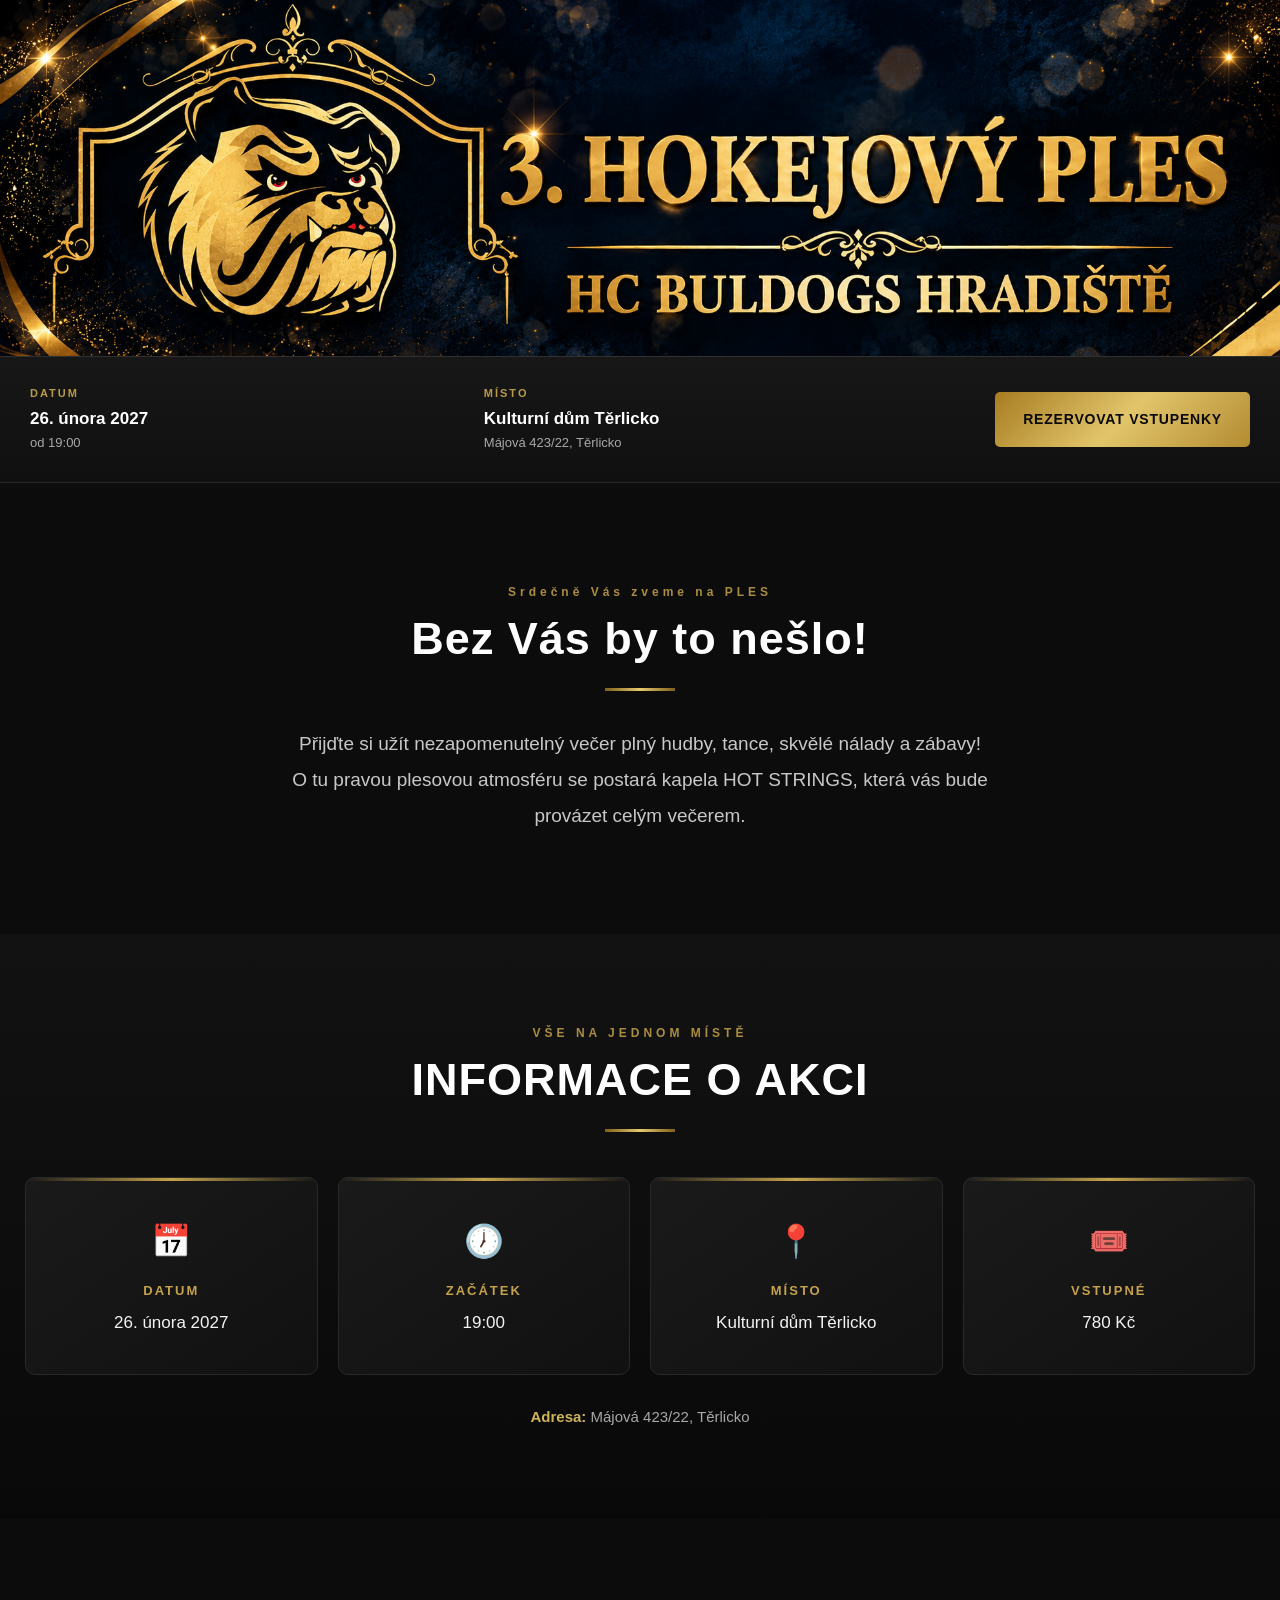
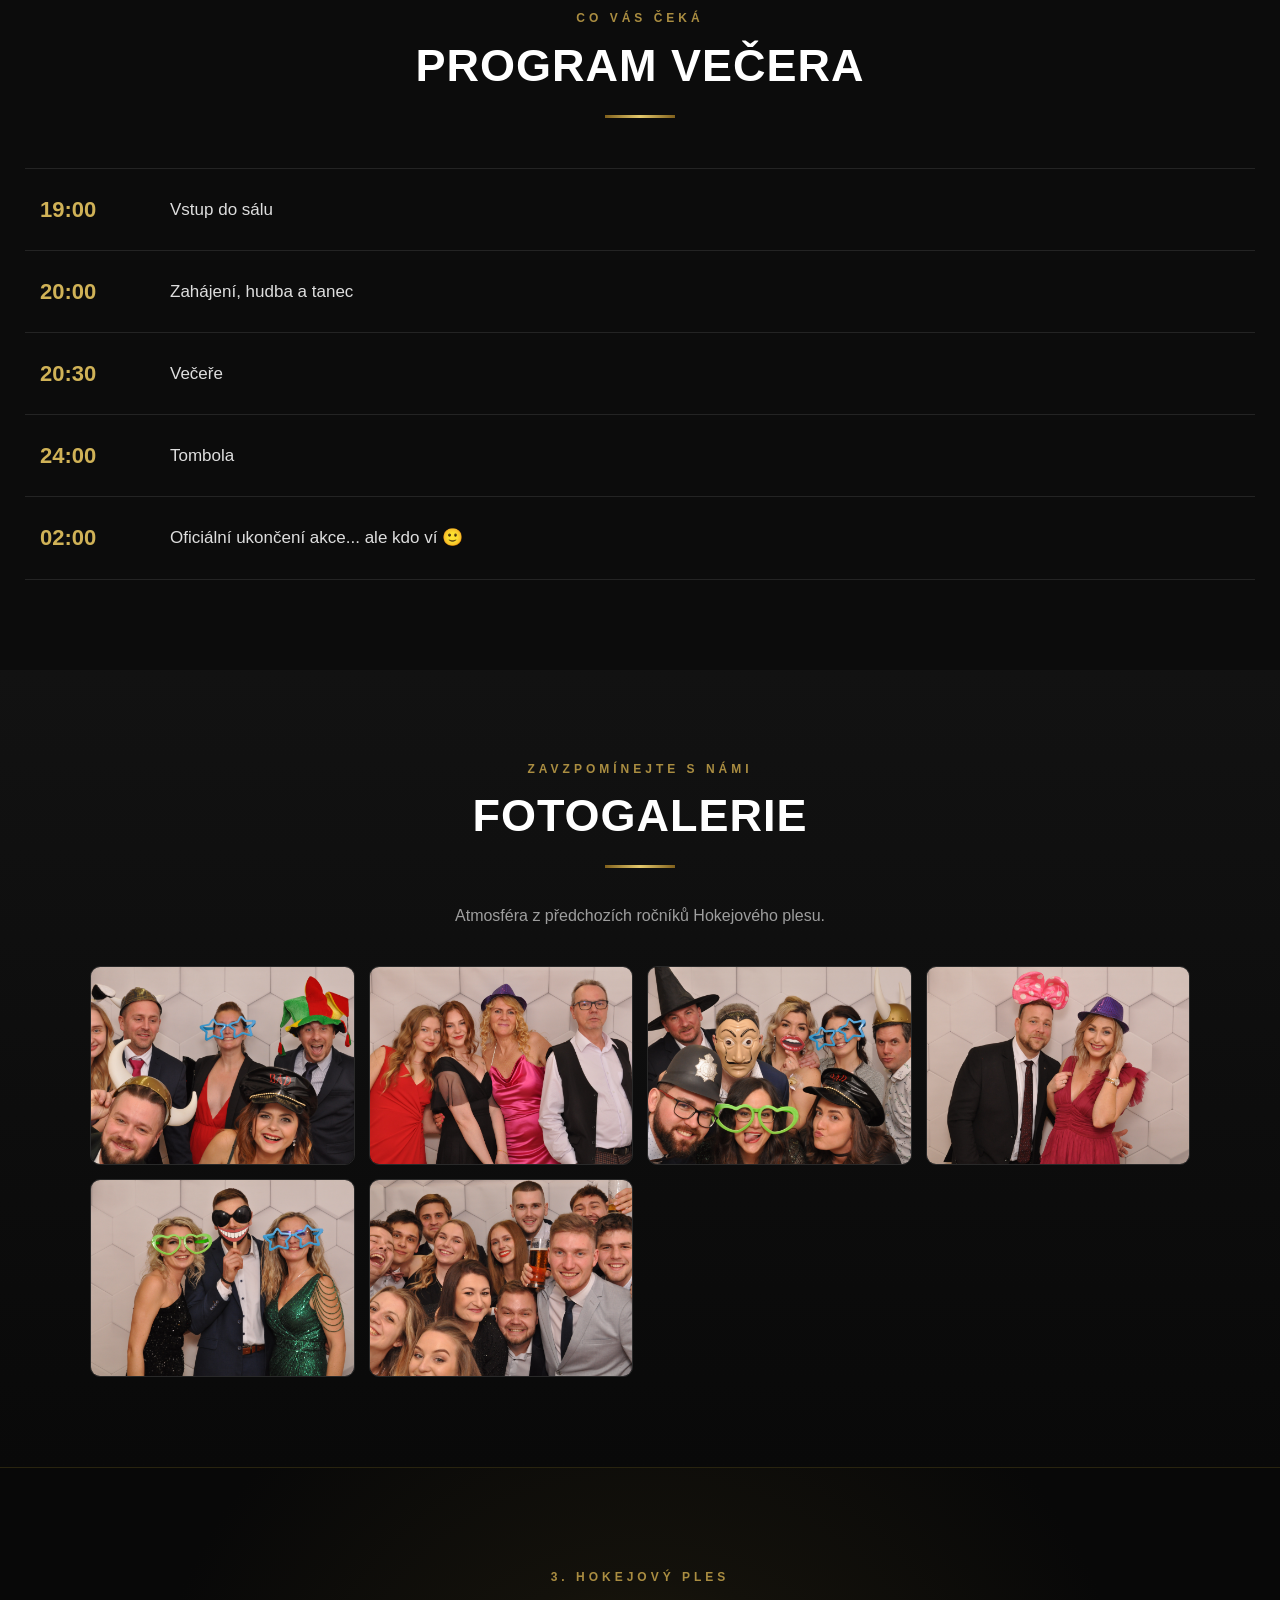
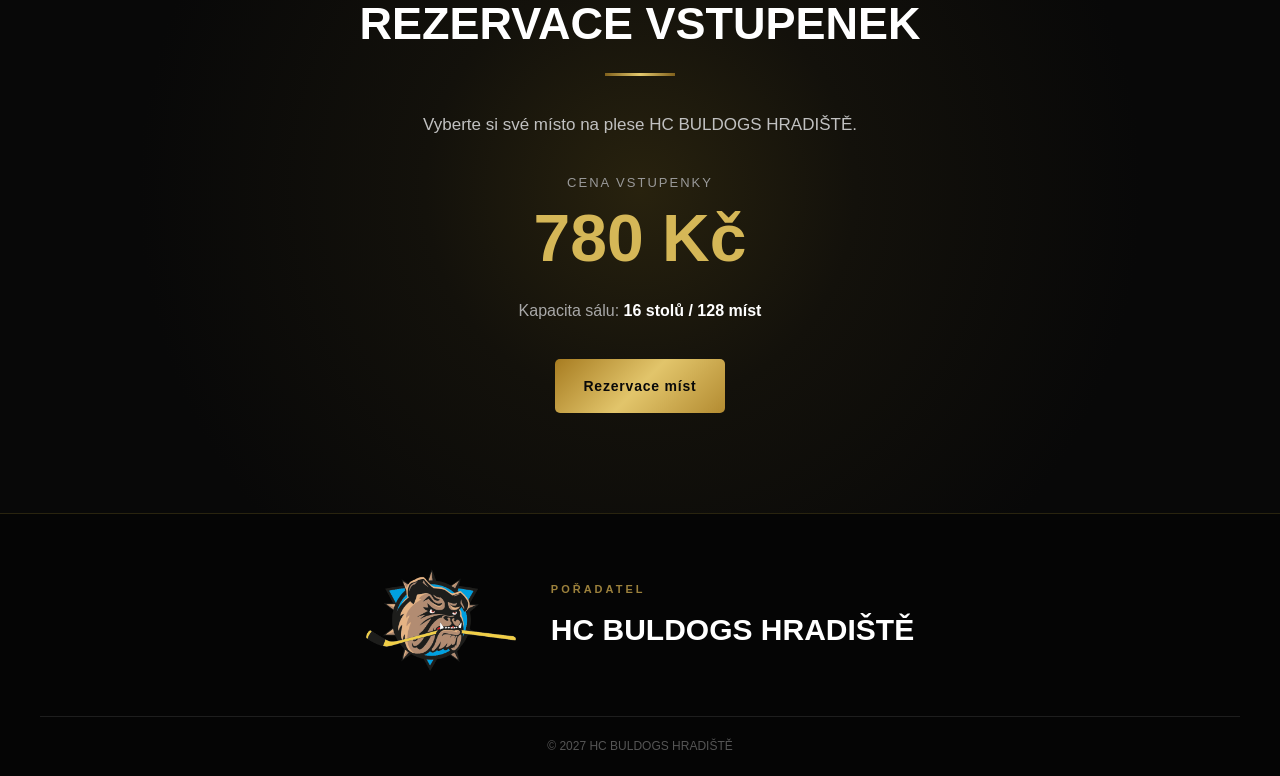
==== index.html @ 4b872d9f "Update index.html" ====
<!DOCTYPE html>
<html lang="cs">

<head>

    <meta charset="UTF-8">

    <meta name="viewport" content="width=device-width, initial-scale=1.0">

    <title>3. Hokejový ples | HC BULDOGS HRADIŠTĚ</title>

    <meta
        name="description"
        content="3. Hokejový ples HC BULDOGS HRADIŠTĚ – 26. února 2027 od 19:00, Kulturní dům Těrlicko."
    >

    <!-- NÁHLED ODKAZU PRO WHATSAPP / FACEBOOK -->
    <meta property="og:type" content="website">

    <meta
        property="og:title"
        content="3. Hokejový ples | HC BULDOGS HRADIŠTĚ"
    >

    <meta
        property="og:description"
        content="26. února 2027 od 19:00 • Kulturní dům Těrlicko • vstupné 780 Kč"
    >

    <meta
        property="og:url"
        content="https://ples-hc-buldogs-hradiste.vercel.app/"
    >

    <meta
        property="og:image"
        content="https://ples-hc-buldogs-hradiste.vercel.app/hero.png"
    >

    <meta property="og:locale" content="cs_CZ">

    <link rel="stylesheet" href="style.css">


    <!-- ==================================================
         ÚPRAVA GALERIE
         TOTO PŘEPÍŠE POUZE VELIKOST FOTEK
    ================================================== -->

    <style>

        .gallery {
            display: grid !important;
            grid-template-columns: repeat(4, 1fr) !important;
            gap: 14px !important;
            max-width: 1100px;
            margin: 30px auto 0;
        }

        .gallery-item {
            width: 100% !important;
            overflow: hidden;
            border-radius: 10px;
            aspect-ratio: 4 / 3;
        }

        .gallery-item img {
            width: 100% !important;
            height: 100% !important;
            object-fit: cover !important;
            display: block;
            cursor: pointer;
            transition: transform 0.3s ease;
        }

        .gallery-item img:hover {
            transform: scale(1.06);
        }


        /* TABLET */

        @media (max-width: 900px) {

            .gallery {
                grid-template-columns: repeat(3, 1fr) !important;
            }

        }


        /* MOBIL */

        @media (max-width: 600px) {

            .gallery {
                grid-template-columns: repeat(2, 1fr) !important;
                gap: 8px !important;
            }

        }

    </style>

</head>


<body>


<!-- ==================================================
     HERO
     obrázek je celý viditelný a není oříznutý
================================================== -->

<header class="hero">

    <img
        src="hero.png"
        alt="3. Hokejový ples HC BULDOGS HRADIŠTĚ"
        class="hero-image"
    >

</header>



<!-- ==================================================
     HLAVNÍ INFORMACE
================================================== -->

<section class="event-bar">

    <div class="event-info">

        <div class="event-box">

            <div>

                <span class="event-label">
                    DATUM
                </span>

                <strong>
                    26. února 2027
                </strong>

                <small>
                    od 19:00
                </small>

            </div>

        </div>



        <div class="event-box">

            <div>

                <span class="event-label">
                    MÍSTO
                </span>

                <strong>
                    Kulturní dům Těrlicko
                </strong>

                <small>
                    Májová 423/22, Těrlicko
                </small>

            </div>

        </div>



        <div class="event-button">

            <a
                href="#rezervace"
                class="btn"
            >
                REZERVOVAT VSTUPENKY
            </a>

        </div>

    </div>

</section>



<!-- ==================================================
     O PLESE
================================================== -->

<section class="section about">

    <div class="section-inner">

        <p class="section-small-title">
            Srdečně Vás zveme na PLES
        </p>

        <h1 class="section-title">
            Bez Vás by to nešlo!
        </h1>

        <div class="gold-line"></div>

        <p class="about-text">
    Přijďte si užít nezapomenutelný večer plný hudby, tance, skvělé nálady a zábavy!<br>
    O tu pravou plesovou atmosféru se postará kapela HOT STRINGS, která vás bude provázet celým večerem.
</p>

    </div>

</section>



<!-- ==================================================
     INFORMACE O AKCI
================================================== -->

<section class="section section-dark">

    <div class="section-inner">

        <p class="section-small-title">
            VŠE NA JEDNOM MÍSTĚ
        </p>

        <h2 class="section-title">
            INFORMACE O AKCI
        </h2>

        <div class="gold-line"></div>


        <div class="info-grid">


            <div class="info-card">

                <div class="info-icon">
                    📅
                </div>

                <h3>
                    Datum
                </h3>

                <p>
                    26. února 2027
                </p>

            </div>



            <div class="info-card">

                <div class="info-icon">
                    🕖
                </div>

                <h3>
                    Začátek
                </h3>

                <p>
                    19:00
                </p>

            </div>



            <div class="info-card">

                <div class="info-icon">
                    📍
                </div>

                <h3>
                    Místo
                </h3>

                <p>
                    Kulturní dům Těrlicko
                </p>

            </div>



            <div class="info-card">

                <div class="info-icon">
                    🎟️
                </div>

                <h3>
                    Vstupné
                </h3>

                <p>
                    780 Kč
                </p>

            </div>


        </div>


        <div class="address">

            <strong>
                Adresa:
            </strong>

            Májová 423/22, Těrlicko

        </div>

    </div>

</section>



<!-- ==================================================
     PROGRAM
================================================== -->

<section class="section">

    <div class="section-inner">

        <p class="section-small-title">
            CO VÁS ČEKÁ
        </p>

        <h2 class="section-title">
            PROGRAM VEČERA
        </h2>

        <div class="gold-line"></div>


        <div class="program">


            <div class="program-row">

                <div class="program-time">
                    19:00
                </div>

                <div class="program-description">
                    Vstup do sálu
                </div>

            </div>



            <div class="program-row">

                <div class="program-time">
                    20:00
                </div>

                <div class="program-description">
                    Zahájení, hudba a tanec
                </div>

            </div>


<div class="program-row">

                <div class="program-time">
                    20:30
                </div>

                <div class="program-description">
                    Večeře
                </div>

            </div>


            
            <div class="program-row">

                <div class="program-time">
                    24:00
                </div>

                <div class="program-description">
                    Tombola
                </div>

            </div>



            <div class="program-row">

                <div class="program-time">
                    02:00
                </div>

                <div class="program-description">
                    Oficiální ukončení akce...
                    ale kdo ví 🙂
                </div>

            </div>


        </div>

    </div>

</section>



<!-- ==================================================
     GALERIE
================================================== -->

<section class="section section-dark">

    <div class="section-inner">

        <p class="section-small-title">
            ZAVZPOMÍNEJTE S NÁMI
        </p>

        <h2 class="section-title">
            FOTOGALERIE
        </h2>

        <div class="gold-line"></div>

        <p class="gallery-description">
            Atmosféra z předchozích ročníků
            Hokejového plesu.
        </p>


        <div class="gallery">


            <div class="gallery-item">

                <img
                    src="0007.JPEG"
                    alt="Hokejový ples HC Buldogs"
                    onclick="openLightbox(this.src)"
                    loading="lazy"
                >

            </div>


            <div class="gallery-item">

                <img
                    src="0019.JPEG"
                    alt="Hokejový ples HC Buldogs"
                    onclick="openLightbox(this.src)"
                    loading="lazy"
                >

            </div>


            <div class="gallery-item">

                <img
                    src="0026.JPEG"
                    alt="Hokejový ples HC Buldogs"
                    onclick="openLightbox(this.src)"
                    loading="lazy"
                >

            </div>


            <div class="gallery-item">

                <img
                    src="0035.JPEG"
                    alt="Hokejový ples HC Buldogs"
                    onclick="openLightbox(this.src)"
                    loading="lazy"
                >

            </div>


            <div class="gallery-item">

                <img
                    src="0054.JPEG"
                    alt="Hokejový ples HC Buldogs"
                    onclick="openLightbox(this.src)"
                    loading="lazy"
                >

            </div>


            <div class="gallery-item">

                <img
                    src="0103.JPEG"
                    alt="Hokejový ples HC Buldogs"
                    onclick="openLightbox(this.src)"
                    loading="lazy"
                >

            </div>


            <!-- ==================================================
                 DALŠÍ FOTKY PŘIDÁVEJ SEM

                 Příklad:

                 <div class="gallery-item">
                     <img
                         src="NAZEV-FOTKY.JPEG"
                         alt="Hokejový ples HC Buldogs"
                         onclick="openLightbox(this.src)"
                         loading="lazy"
                     >
                 </div>

            ================================================== -->


        </div>

    </div>

</section>



<!-- ==================================================
     REZERVACE
================================================== -->

<section
    id="rezervace"
    class="reservation"
>

    <div class="reservation-content">

        <p class="section-small-title">
            3. HOKEJOVÝ PLES
        </p>

        <h2>
            REZERVACE VSTUPENEK
        </h2>

        <div class="gold-line"></div>


        <p class="reservation-text">
            Vyberte si své místo na plese
            HC BULDOGS HRADIŠTĚ.
        </p>


        <div class="price">

            <span>
                Cena vstupenky
            </span>

            <strong>
                780 Kč
            </strong>

        </div>


        <p class="capacity">

            Kapacita sálu:
            <strong>
                16 stolů / 128 míst
            </strong>

        </p>


        <a
    href="rezervace.html"
    class="btn reservation-btn"
>
   Rezervace míst
</a>

    </div>

</section>



<!-- ==================================================
     POŘADATEL
================================================== -->

<footer class="footer">

    <div class="footer-inner">


        <div class="organizer-logo-box">

            <img
                src="logo.PNG"
                alt="Logo HC BULDOGS HRADIŠTĚ"
                class="organizer-logo"
            >

        </div>


        <div class="organizer-text">

            <span>
                POŘADATEL
            </span>

            <h2>
                HC BULDOGS HRADIŠTĚ
            </h2>

        </div>


    </div>


    <div class="footer-bottom">

        © 2027 HC BULDOGS HRADIŠTĚ

    </div>

</footer>



<!-- ==================================================
     ZVĚTŠENÍ FOTOGRAFIE
================================================== -->

<div
    id="lightbox"
    class="lightbox"
    onclick="closeLightbox()"
>

    <button
        class="lightbox-close"
        onclick="closeLightbox()"
        aria-label="Zavřít fotografii"
    >
        ×
    </button>

    <img
        id="lightbox-image"
        src=""
        alt="Zvětšená fotografie"
    >

</div>



<!-- ==================================================
     SCRIPT PRO GALERII
================================================== -->

<script>

    function openLightbox(imageSource) {

        const lightbox =
            document.getElementById("lightbox");

        const image =
            document.getElementById("lightbox-image");

        image.src = imageSource;

        lightbox.classList.add("active");

        document.body.classList.add("no-scroll");
    }


    function closeLightbox() {

        const lightbox =
            document.getElementById("lightbox");

        lightbox.classList.remove("active");

        document.body.classList.remove("no-scroll");
    }


    document.addEventListener(
        "keydown",
        function(event) {

            if (event.key === "Escape") {

                closeLightbox();

            }

        }
    );


    document
        .getElementById("lightbox-image")
        .addEventListener(
            "click",
            function(event) {

                event.stopPropagation();

            }
        );

</script>


</body>

</html>
---- style.css ----
/* =====================================================
   ZÁKLAD
===================================================== */

* {
    margin: 0;
    padding: 0;
    box-sizing: border-box;
}


html {
    scroll-behavior: smooth;
}


body {
    margin: 0;
    padding: 0;

    font-family:
        Arial,
        Helvetica,
        sans-serif;

    background: #080808;

    color: #ffffff;

    line-height: 1.6;

    overflow-x: hidden;
}


body.no-scroll {
    overflow: hidden;
}



/* =====================================================
   HERO
   CELÝ OBRÁZEK BEZ OŘEZÁNÍ
===================================================== */

.hero {
    width: 100%;

    margin: 0;
    padding: 0;

    background: #000000;

    line-height: 0;
}


.hero-image {
    display: block;

    width: 100%;

    height: auto;

    margin: 0;
    padding: 0;
}



/* =====================================================
   DATUM + MÍSTO + TLAČÍTKO
===================================================== */

.event-bar {
    width: 100%;

    background:
        linear-gradient(
            180deg,
            #171717,
            #101010
        );

    border-top:
        1px solid #303030;

    border-bottom:
        1px solid #282828;

    padding:
        28px 30px;
}


.event-info {
    width: 100%;

    max-width: 1200px;

    margin: 0 auto;

    display: flex;

    align-items: center;

    justify-content:
        space-between;

    gap: 35px;
}


.event-box {
    display: flex;

    align-items: center;

    gap: 16px;
}


.event-icon {
    width: 50px;
    height: 50px;

    display: flex;

    align-items: center;

    justify-content: center;

    font-size: 25px;

    background: #202020;

    border:
        1px solid #343434;

    border-radius: 50%;
}


.event-label {
    display: block;

    color: #b89a48;

    font-size: 11px;

    font-weight: bold;

    letter-spacing: 2px;

    margin-bottom: 2px;
}


.event-box strong {
    display: block;

    color: white;

    font-size: 17px;
}


.event-box small {
    display: block;

    color: #a9a9a9;

    margin-top: 1px;

    font-size: 13px;
}



/* =====================================================
   TLAČÍTKA
===================================================== */

.btn {
    display: inline-block;

    padding:
        16px 28px;

    background:
        linear-gradient(
            135deg,
            #a77c21,
            #e2c56b,
            #b38b31
        );

    border: none;

    border-radius: 5px;

    color: #090909;

    font-size: 14px;

    font-weight: 800;

    letter-spacing: 0.8px;

    text-decoration: none;

    cursor: pointer;

    transition:
        transform 0.2s ease,
        box-shadow 0.2s ease;
}


.btn:hover {
    transform:
        translateY(-2px);

    box-shadow:
        0 10px 30px
        rgba(204, 170, 79, 0.25);
}



/* =====================================================
   OBECNÉ SEKCE
===================================================== */

.section {
    width: 100%;

    padding:
        90px 25px;

    background: #0c0c0c;
}


.section-dark {
    background:
        linear-gradient(
            180deg,
            #121212,
            #090909
        );
}


.section-inner {
    width: 100%;

    max-width: 1200px;

    margin:
        0 auto;

    text-align: center;
}


.section-small-title {
    color: #aa8d41;

    font-size: 12px;

    font-weight: 700;

    letter-spacing: 4px;

    margin-bottom: 10px;
}


.section-title {
    color: white;

    font-size:
        clamp(
            29px,
            4vw,
            45px
        );

    font-weight: 800;

    letter-spacing: 1px;

    line-height: 1.2;
}


.gold-line {
    width: 70px;

    height: 3px;

    margin:
        22px auto 35px;

    background:
        linear-gradient(
            90deg,
            #80601c,
            #e4c96d,
            #80601c
        );
}



/* =====================================================
   O PLESE
===================================================== */

.about {
    padding-top: 100px;
    padding-bottom: 100px;
}


.about-text {
    max-width: 760px;

    margin:
        0 auto;

    color: #c8c8c8;

    font-size: 19px;

    line-height: 1.9;
}



/* =====================================================
   INFO KARTY
===================================================== */

.info-grid {
    margin-top: 45px;

    display: grid;

    grid-template-columns:
        repeat(
            4,
            minmax(0, 1fr)
        );

    gap: 20px;
}


.info-card {
    position: relative;

    padding:
        38px 20px;

    background:
        linear-gradient(
            145deg,
            #1a1a1a,
            #111111
        );

    border:
        1px solid #292929;

    border-radius: 10px;

    overflow: hidden;

    transition:
        transform 0.25s ease,
        border-color 0.25s ease;
}


.info-card:hover {
    transform:
        translateY(-5px);

    border-color:
        #806927;
}


.info-card::before {
    content: "";

    position: absolute;

    top: 0;
    left: 0;

    width: 100%;

    height: 3px;

    background:
        linear-gradient(
            90deg,
            transparent,
            #c5a24b,
            transparent
        );
}


.info-icon {
    font-size: 32px;

    margin-bottom: 14px;
}


.info-card h3 {
    color: #c5a24b;

    font-size: 13px;

    text-transform: uppercase;

    letter-spacing: 2px;

    margin-bottom: 7px;
}


.info-card p {
    color: #f3f3f3;

    font-size: 17px;
}


.address {
    margin-top: 30px;

    color: #a7a7a7;

    font-size: 15px;
}


.address strong {
    color: #d0b359;
}



/* =====================================================
   PROGRAM
===================================================== */

.program {
    max-width: 760px;

    margin:
        50px auto 0;
}


.program-row {
    display: grid;

    grid-template-columns:
        130px 1fr;

    align-items: center;

    border-bottom:
        1px solid #242424;

    padding:
        23px 15px;

    text-align: left;

    transition:
        background 0.2s ease;
}


.program-row:first-child {
    border-top:
        1px solid #242424;
}


.program-row:hover {
    background:
        rgba(
            255,
            255,
            255,
            0.025
        );
}


.program-time {
    color: #d0b257;

    font-size: 22px;

    font-weight: 800;
}


.program-description {
    color: #dedede;

    font-size: 17px;
}



/* =====================================================
   GALERIE
===================================================== */

.gallery-description {
    color: #9e9e9e;

    margin-bottom: 38px;

    font-size: 16px;
}


.gallery {
    display: grid;

    grid-template-columns:
        repeat(
            4,
            minmax(0, 1fr)
        );

    gap: 14px;

    width: 100%;
    max-width: 1100px;

    margin: 0 auto;
}


.gallery-item {
    width: 100%;
    min-width: 0;

    height: auto;
    aspect-ratio: 4 / 3;

    overflow: hidden;

    border-radius: 8px;

    background: #191919;

    border:
        1px solid #292929;
}


.gallery-item img {
    display: block;

    width: 100%;
    height: 100%;

    object-fit: cover;

    cursor: pointer;

    transition:
        transform 0.4s ease,
        filter 0.4s ease;
}


.gallery-item:hover img {
    transform:
        scale(1.06);

    filter:
        brightness(1.13);
}



/* =====================================================
   LIGHTBOX – ZVĚTŠENÁ FOTOGRAFIE
===================================================== */

.lightbox {
    position: fixed;

    inset: 0;

    z-index: 9999;

    display: flex;

    align-items: center;

    justify-content: center;

    padding: 30px;

    background:
        rgba(
            0,
            0,
            0,
            0.94
        );

    opacity: 0;

    visibility: hidden;

    transition:
        opacity 0.25s ease,
        visibility 0.25s ease;
}


.lightbox.active {
    opacity: 1;

    visibility: visible;
}


.lightbox img {
    display: block;

    max-width: 95%;

    max-height: 90vh;

    width: auto;
    height: auto;

    object-fit: contain;

    box-shadow:
        0 10px 60px
        rgba(
            0,
            0,
            0,
            0.6
        );
}


.lightbox-close {
    position: absolute;

    top: 15px;
    right: 25px;

    z-index: 10000;

    border: none;

    background: none;

    color: white;

    font-size: 52px;

    font-weight: 200;

    cursor: pointer;

    line-height: 1;
}



/* =====================================================
   REZERVACE
===================================================== */

.reservation {
    width: 100%;

    padding:
        100px 25px;

    text-align: center;

    background:
        radial-gradient(
            circle at center,
            #28220e 0%,
            #13110b 30%,
            #080808 70%
        );

    border-top:
        1px solid #29240f;

    border-bottom:
        1px solid #29240f;
}


.reservation-content {
    max-width: 800px;

    margin:
        0 auto;
}


.reservation h2 {
    color: white;

    font-size:
        clamp(
            30px,
            4vw,
            45px
        );

    line-height: 1.2;
}


.reservation-text {
    color: #c1c1c1;

    font-size: 17px;

    margin-bottom: 35px;
}


.price {
    margin:
        30px 0 20px;
}


.price span {
    display: block;

    color: #999;

    font-size: 13px;

    letter-spacing: 2px;

    text-transform: uppercase;
}


.price strong {
    display: block;

    color: #d5b757;

    font-size:
        clamp(
            46px,
            6vw,
            66px
        );

    line-height: 1.2;

    margin-top: 5px;
}


.capacity {
    color: #a9a9a9;

    margin-bottom: 25px;
}


.capacity strong {
    color: white;
}


.reservation-btn {
    margin-top: 10px;
}



/* =====================================================
   FOOTER / POŘADATEL
===================================================== */

.footer {
    width: 100%;

    background: #050505;

    padding:
        55px 25px 0;
}


.footer-inner {
    max-width: 900px;

    margin:
        0 auto;

    display: flex;

    align-items: center;

    justify-content: center;

    gap: 35px;

    padding-bottom: 45px;
}


.organizer-logo-box {
    width: 150px;

    flex-shrink: 0;
}


.organizer-logo {
    display: block;

    width: 100%;

    height: auto;

    max-height: 150px;

    object-fit: contain;
}


.organizer-text {
    text-align: left;
}


.organizer-text span {
    display: block;

    color: #9c813c;

    font-size: 11px;

    font-weight: 700;

    letter-spacing: 3px;

    margin-bottom: 7px;
}


.organizer-text h2 {
    color: white;

    font-size:
        clamp(
            22px,
            3vw,
            30px
        );

    margin-bottom: 5px;
}


.organizer-text p {
    color: #8f8f8f;

    font-size: 14px;
}


.footer-bottom {
    width: 100%;

    max-width: 1200px;

    margin:
        0 auto;

    padding:
        20px 0;

    border-top:
        1px solid #1e1e1e;

    color: #555;

    font-size: 12px;

    text-align: center;
}



/* =====================================================
   TABLET
===================================================== */

@media
(max-width: 900px) {

    .event-info {
        flex-wrap: wrap;

        justify-content:
            center;
    }


    .event-box {
        flex:
            1 1 280px;
    }


    .event-button {
        flex:
            1 1 100%;

        text-align: center;

        margin-top: 5px;
    }


    .info-grid {
        grid-template-columns:
            repeat(
                2,
                1fr
            );
    }


    .gallery {
        grid-template-columns:
            repeat(
                3,
                minmax(0, 1fr)
            );

        gap: 12px;
    }

}



/* =====================================================
   MOBIL
===================================================== */

@media
(max-width: 600px) {

    .event-bar {
        padding:
            25px 20px;
    }


    .event-info {
        display: block;
    }


    .event-box {
        width: 100%;

        margin-bottom: 22px;
    }


    .event-button {
        width: 100%;

        margin-top: 25px;
    }


    .btn {
        width: 100%;

        text-align: center;
    }


    .section {
        padding:
            70px 18px;
    }


    .about {
        padding:
            70px 20px;
    }


    .about-text {
        font-size: 17px;
    }


    .info-grid {
        grid-template-columns:
            1fr;
    }


    .program-row {
        grid-template-columns:
            90px 1fr;

        padding:
            19px 5px;
    }


    .program-time {
        font-size: 19px;
    }


    .program-description {
        font-size: 15px;
    }


    .gallery {
        grid-template-columns:
            repeat(
                2,
                minmax(0, 1fr)
            );

        gap: 8px;
    }


    .gallery-item {
        height: auto;
        aspect-ratio: 1 / 1;
    }


    .reservation {
        padding:
            75px 20px;
    }


    .footer-inner {
        flex-direction: column;

        text-align: center;

        gap: 20px;
    }


    .organizer-logo-box {
        width: 120px;
    }


    .organizer-text {
        text-align: center;
    }


    .lightbox {
        padding: 15px;
    }


    .lightbox-close {
        top: 10px;
        right: 15px;
    }

}

/* =====================================================
   STABILNÍ MOBILNÍ ZOBRAZENÍ
   ZABRÁNÍ POSOUVÁNÍ STRÁNKY DO STRAN
===================================================== */

html,
body {
    width: 100%;
    max-width: 100%;
    overflow-x: hidden;
}

img {
    max-width: 100%;
}

.hero,
.event-bar,
.section,
.reservation,
.footer {
    width: 100%;
    max-width: 100%;
}

.event-info,
.section-inner,
.info-grid,
.program,
.gallery,
.reservation-content,
.footer-inner {
    width: 100%;
    max-width: 100%;
    min-width: 0;
}

.event-box,
.event-button,
.info-card,
.program-row,
.gallery-item {
    min-width: 0;
    max-width: 100%;
}

@media (max-width: 600px) {

    html,
    body {
        width: 100%;
        max-width: 100vw;
        overflow-x: clip;
    }

    body {
        position: relative;
    }

    .hero,
    .hero-image {
        width: 100%;
        max-width: 100%;
    }

    .event-info,
    .section-inner,
    .program,
    .gallery,
    .reservation-content,
    .footer-inner {
        min-width: 0;
        max-width: 100%;
    }

    .section-title,
    .section-small-title,
    .program-description,
    .event-box strong,
    .event-box small {
        overflow-wrap: anywhere;
    }
}
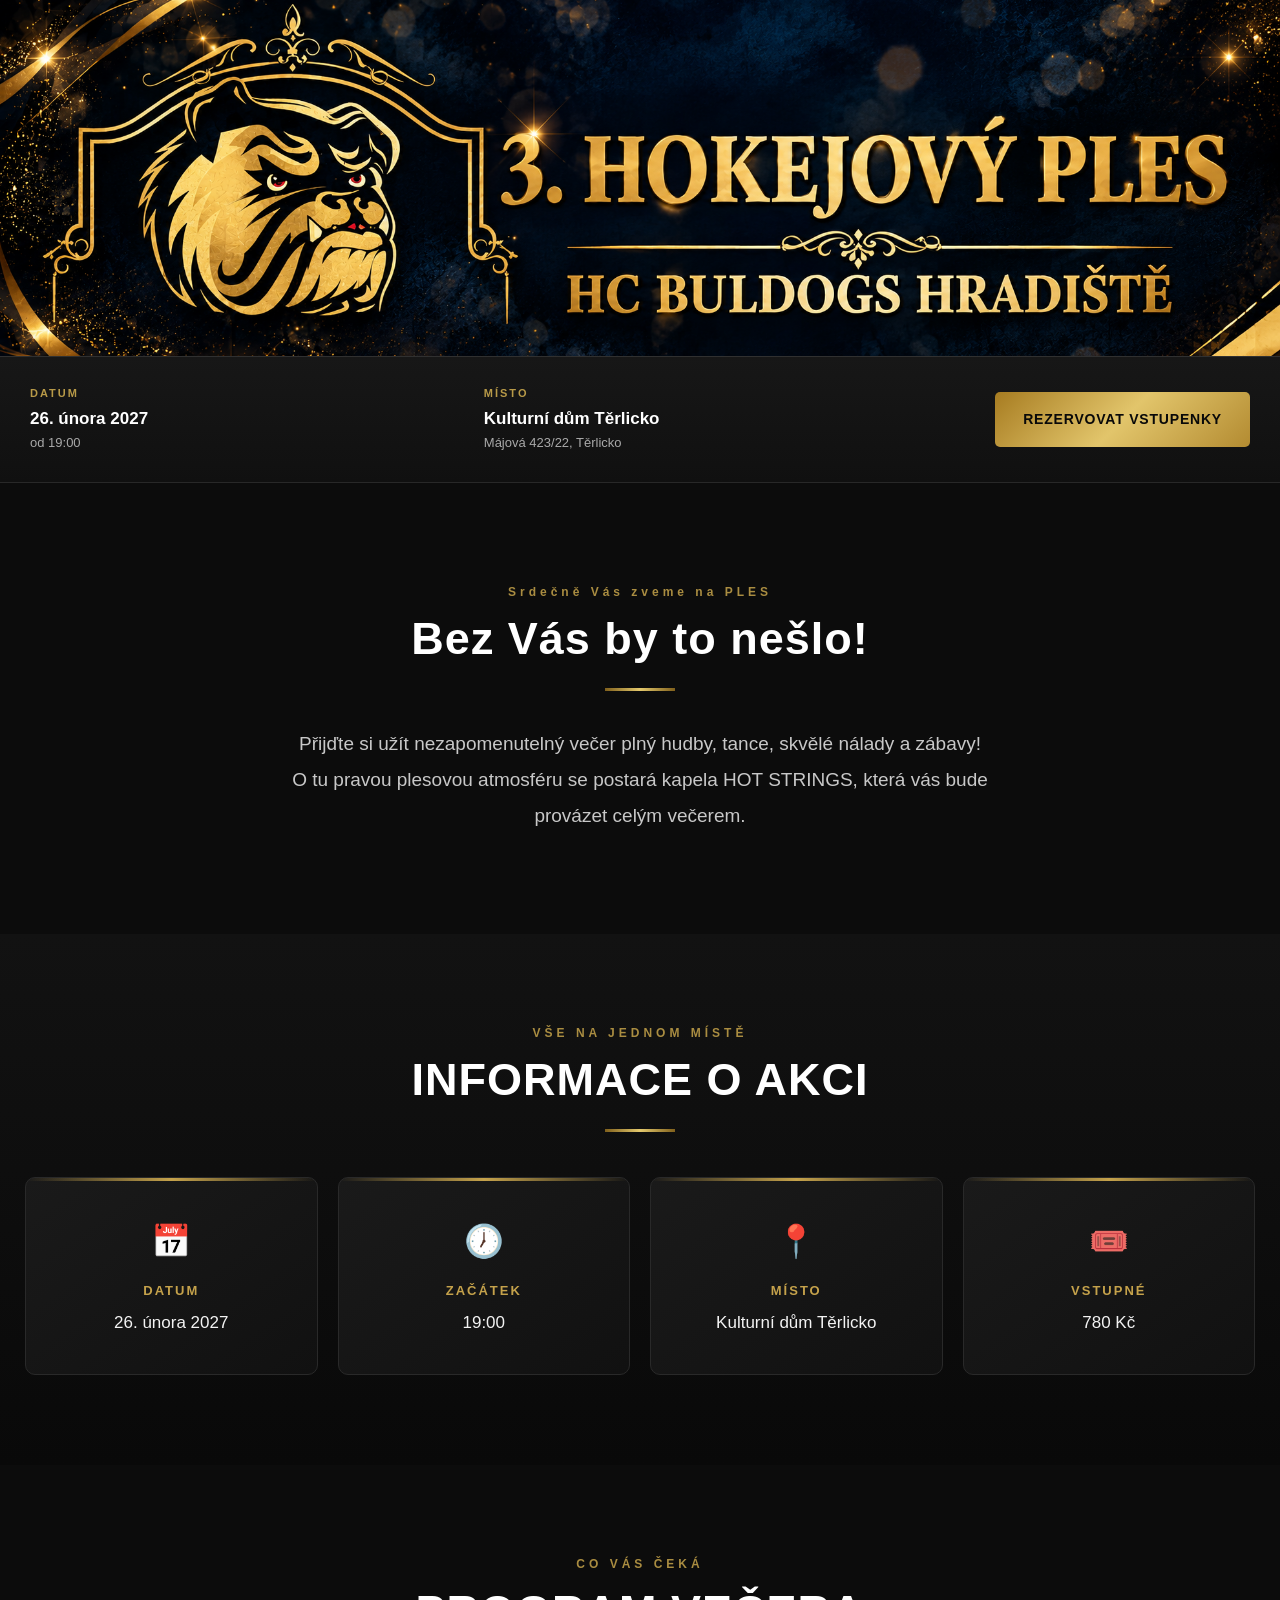
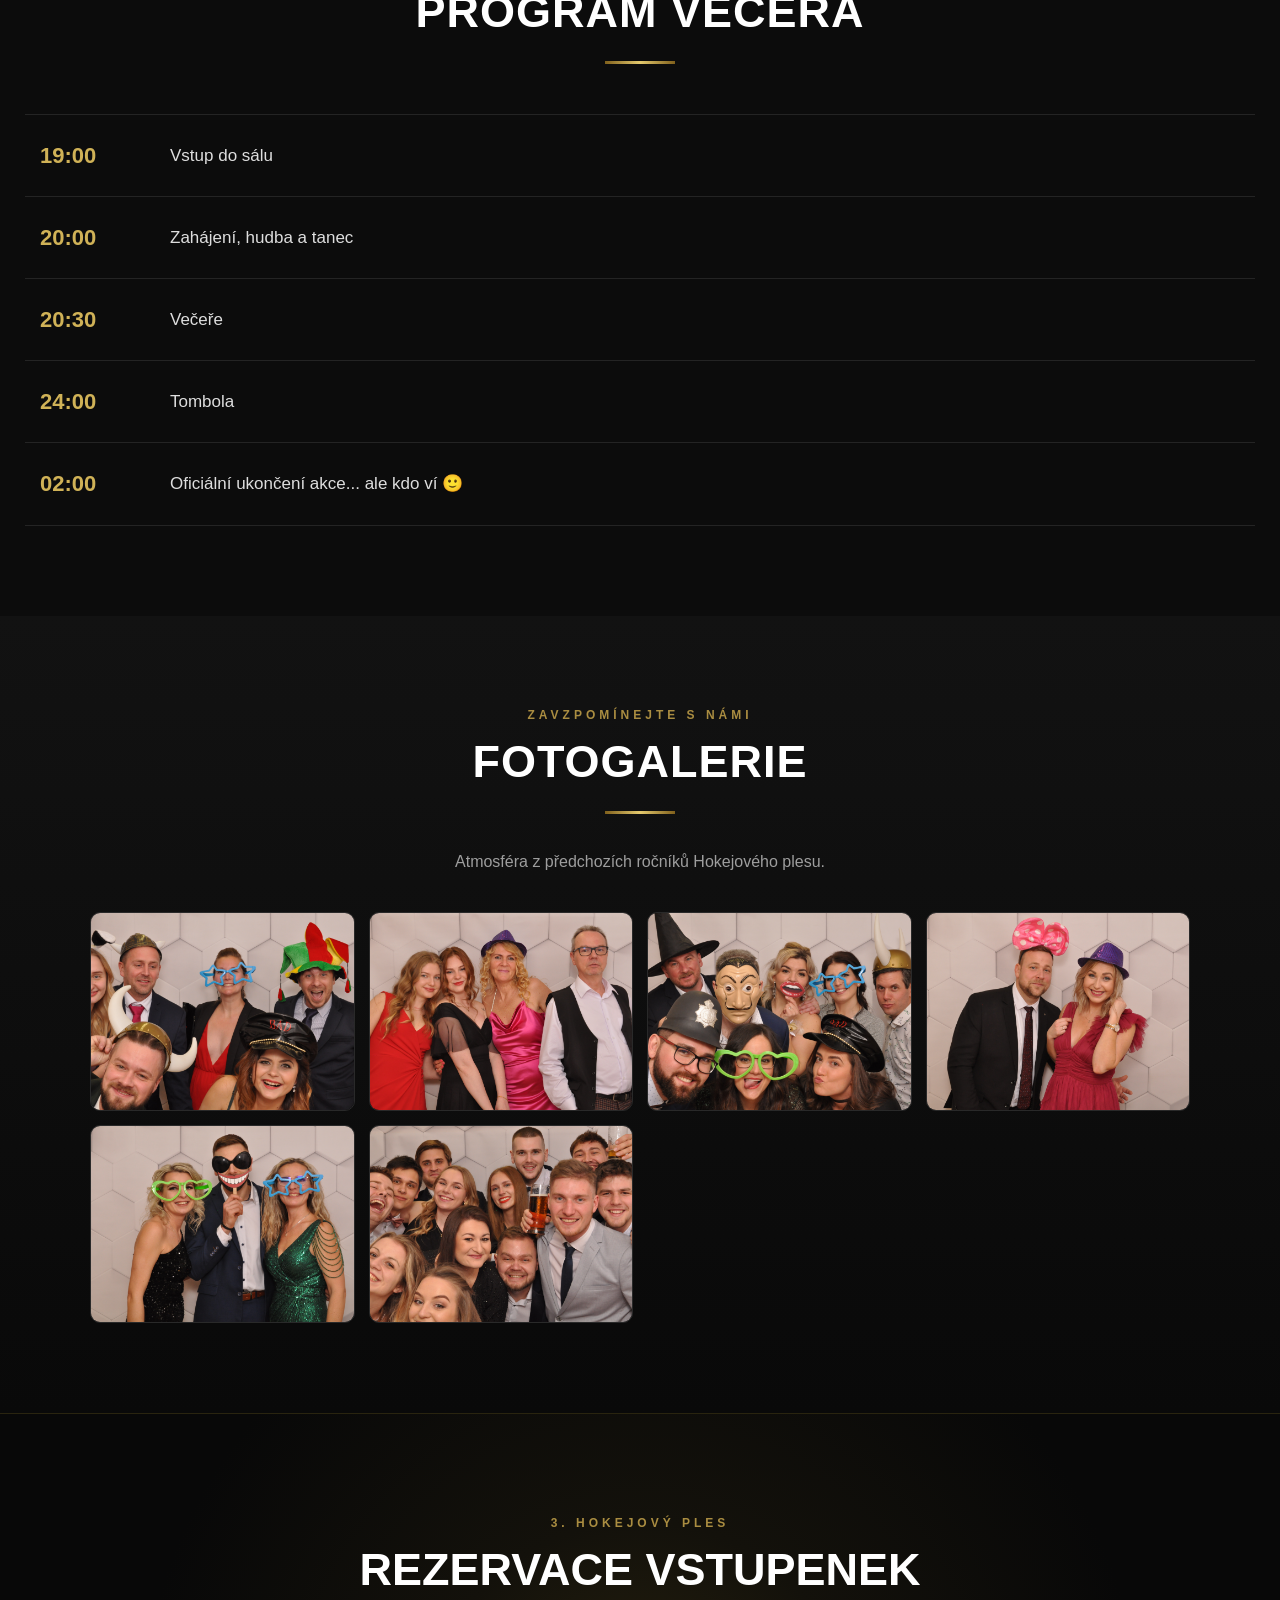
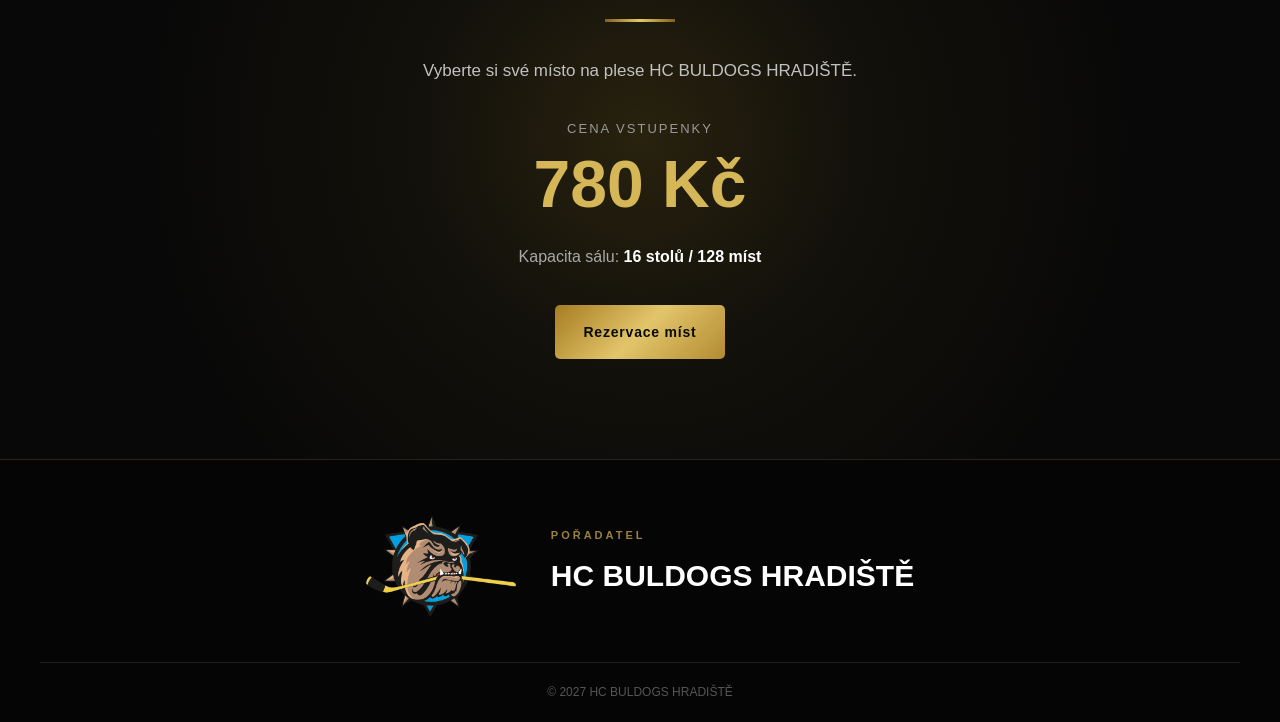
==== commit 5180154c: "Update index.html" ====
--- a/index.html
+++ b/index.html
@@ -315,20 +315,6 @@
 
             </div>
 
-
-        </div>
-
-
-        <div class="address">
-
-            <strong>
-                Adresa:
-            </strong>
-
-            Májová 423/22, Těrlicko
-
-        </div>
-
     </div>
 
 </section>
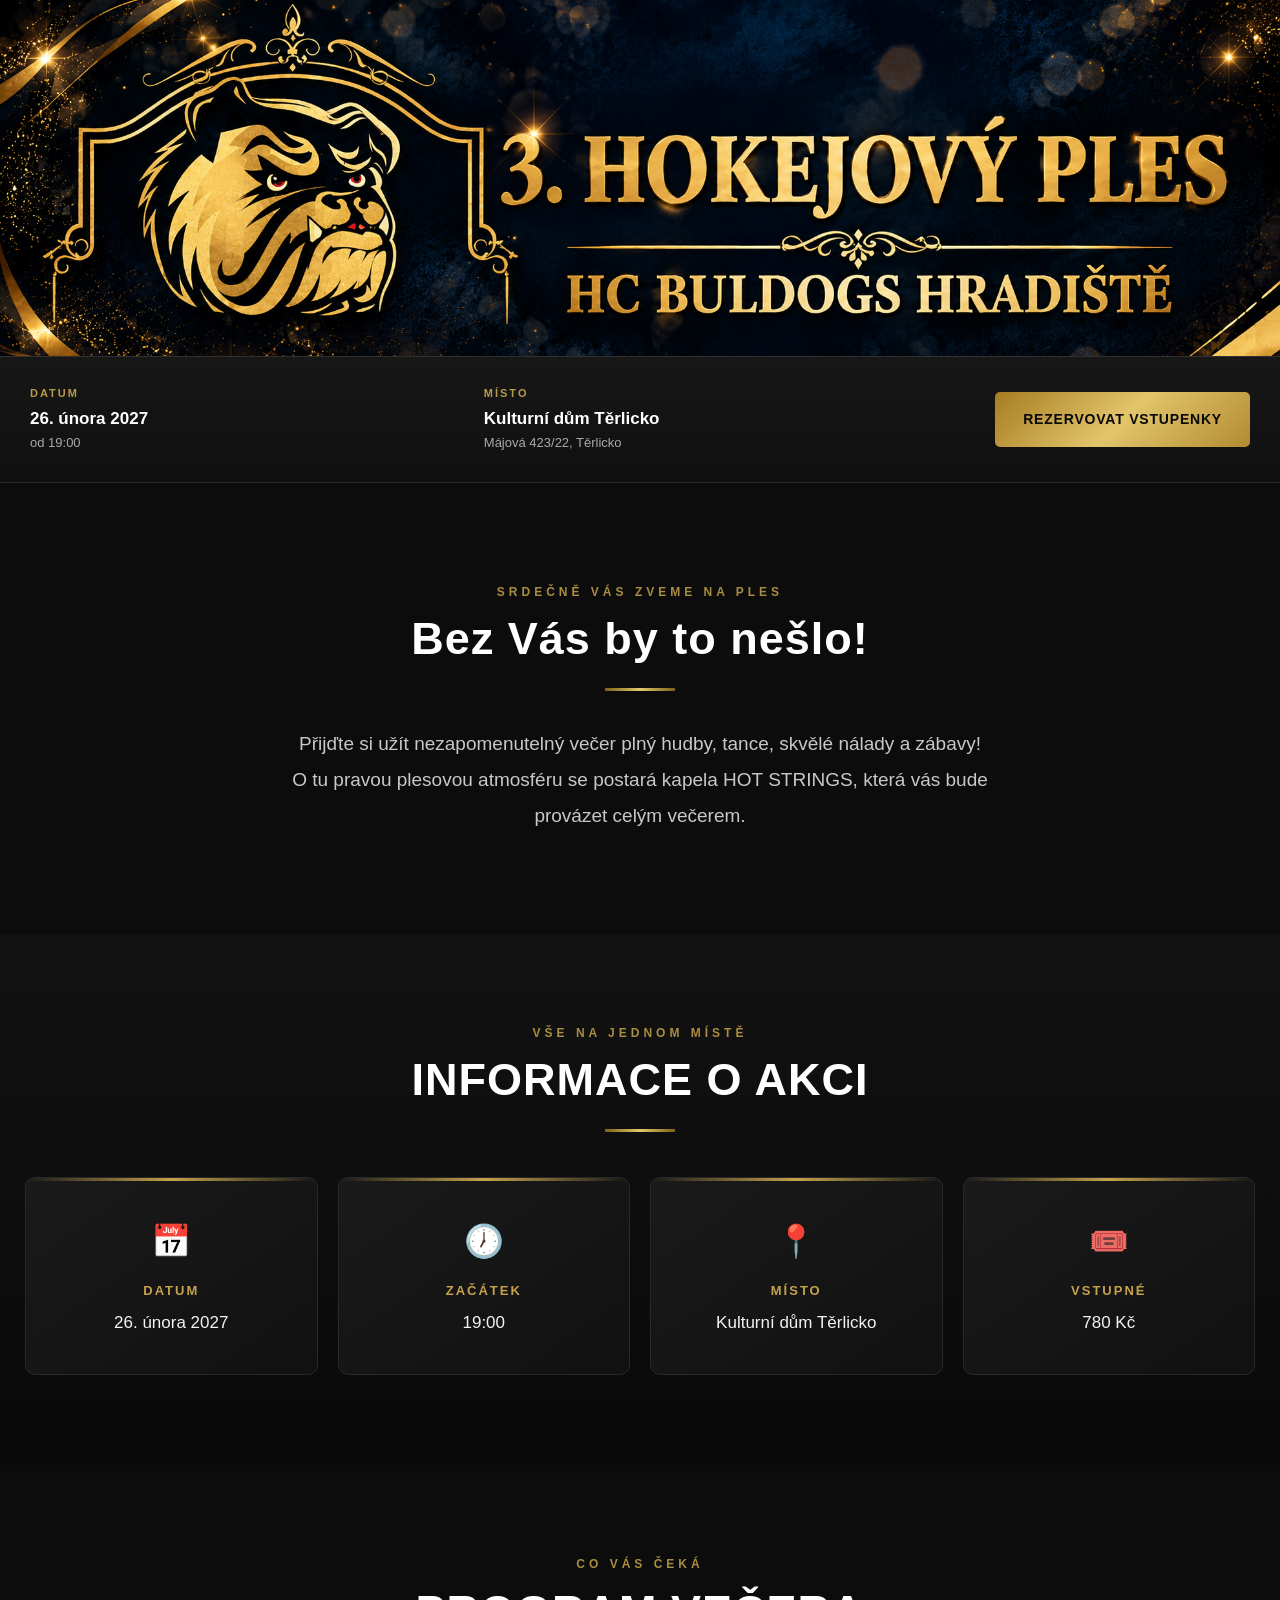
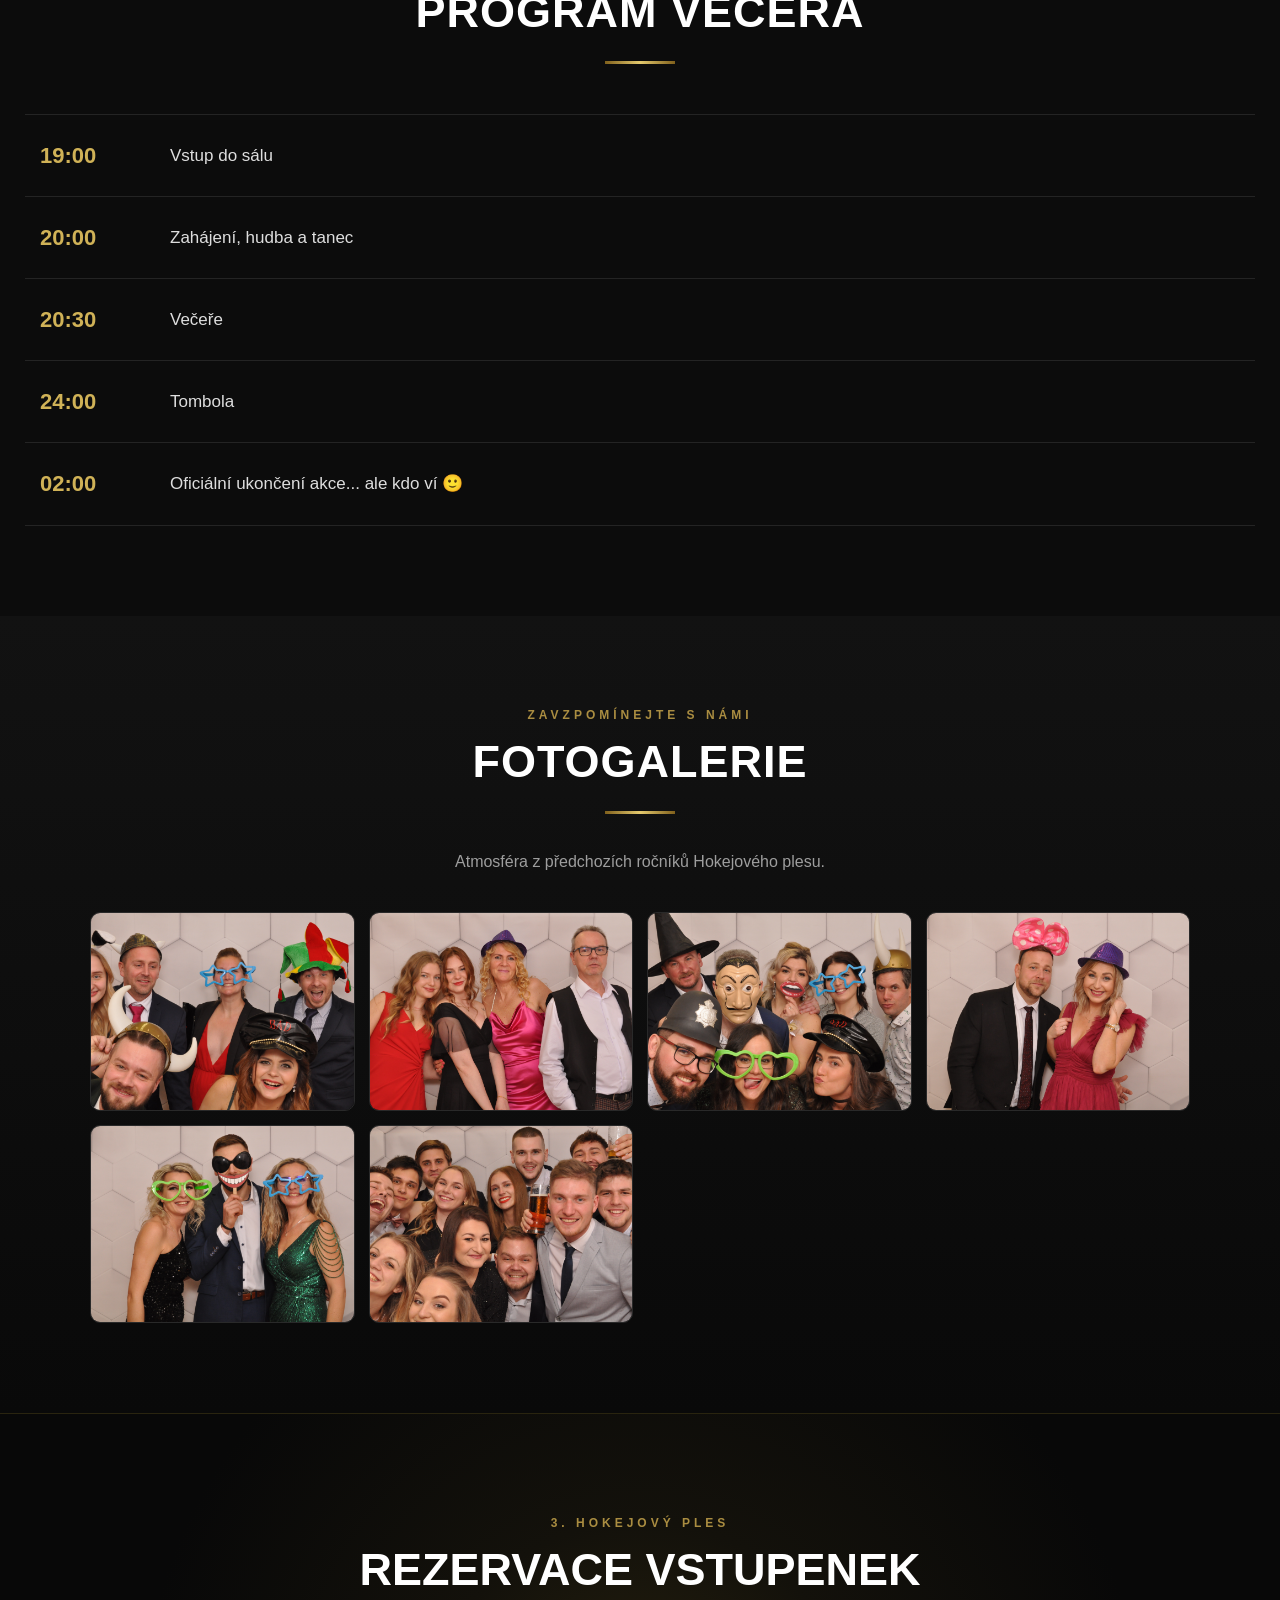
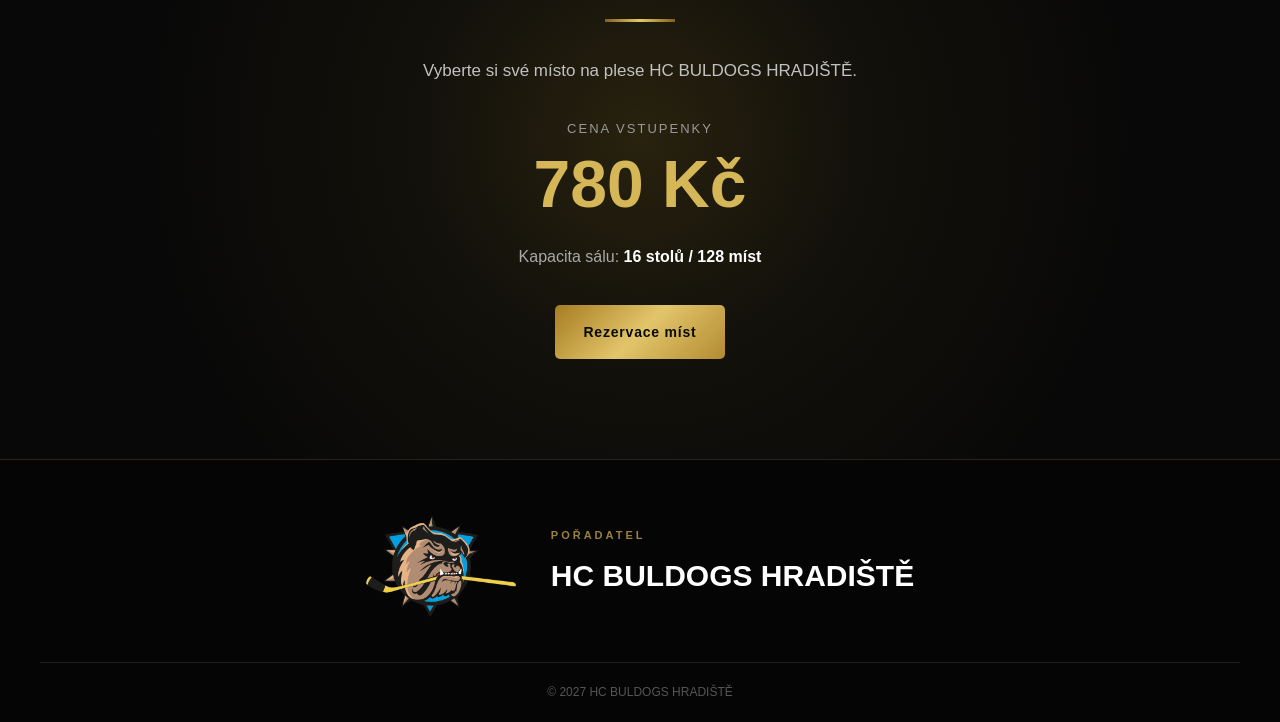
==== commit 930c35c9: "Update index.html" ====
--- a/index.html
+++ b/index.html
@@ -202,8 +202,8 @@
 
     <div class="section-inner">
 
-        <p class="section-small-title">
-            Srdečně Vás zveme na PLES
+         <p class="section-small-title">
+            SRDEČNĚ VÁS ZVEME NA PLES
         </p>
 
         <h1 class="section-title">
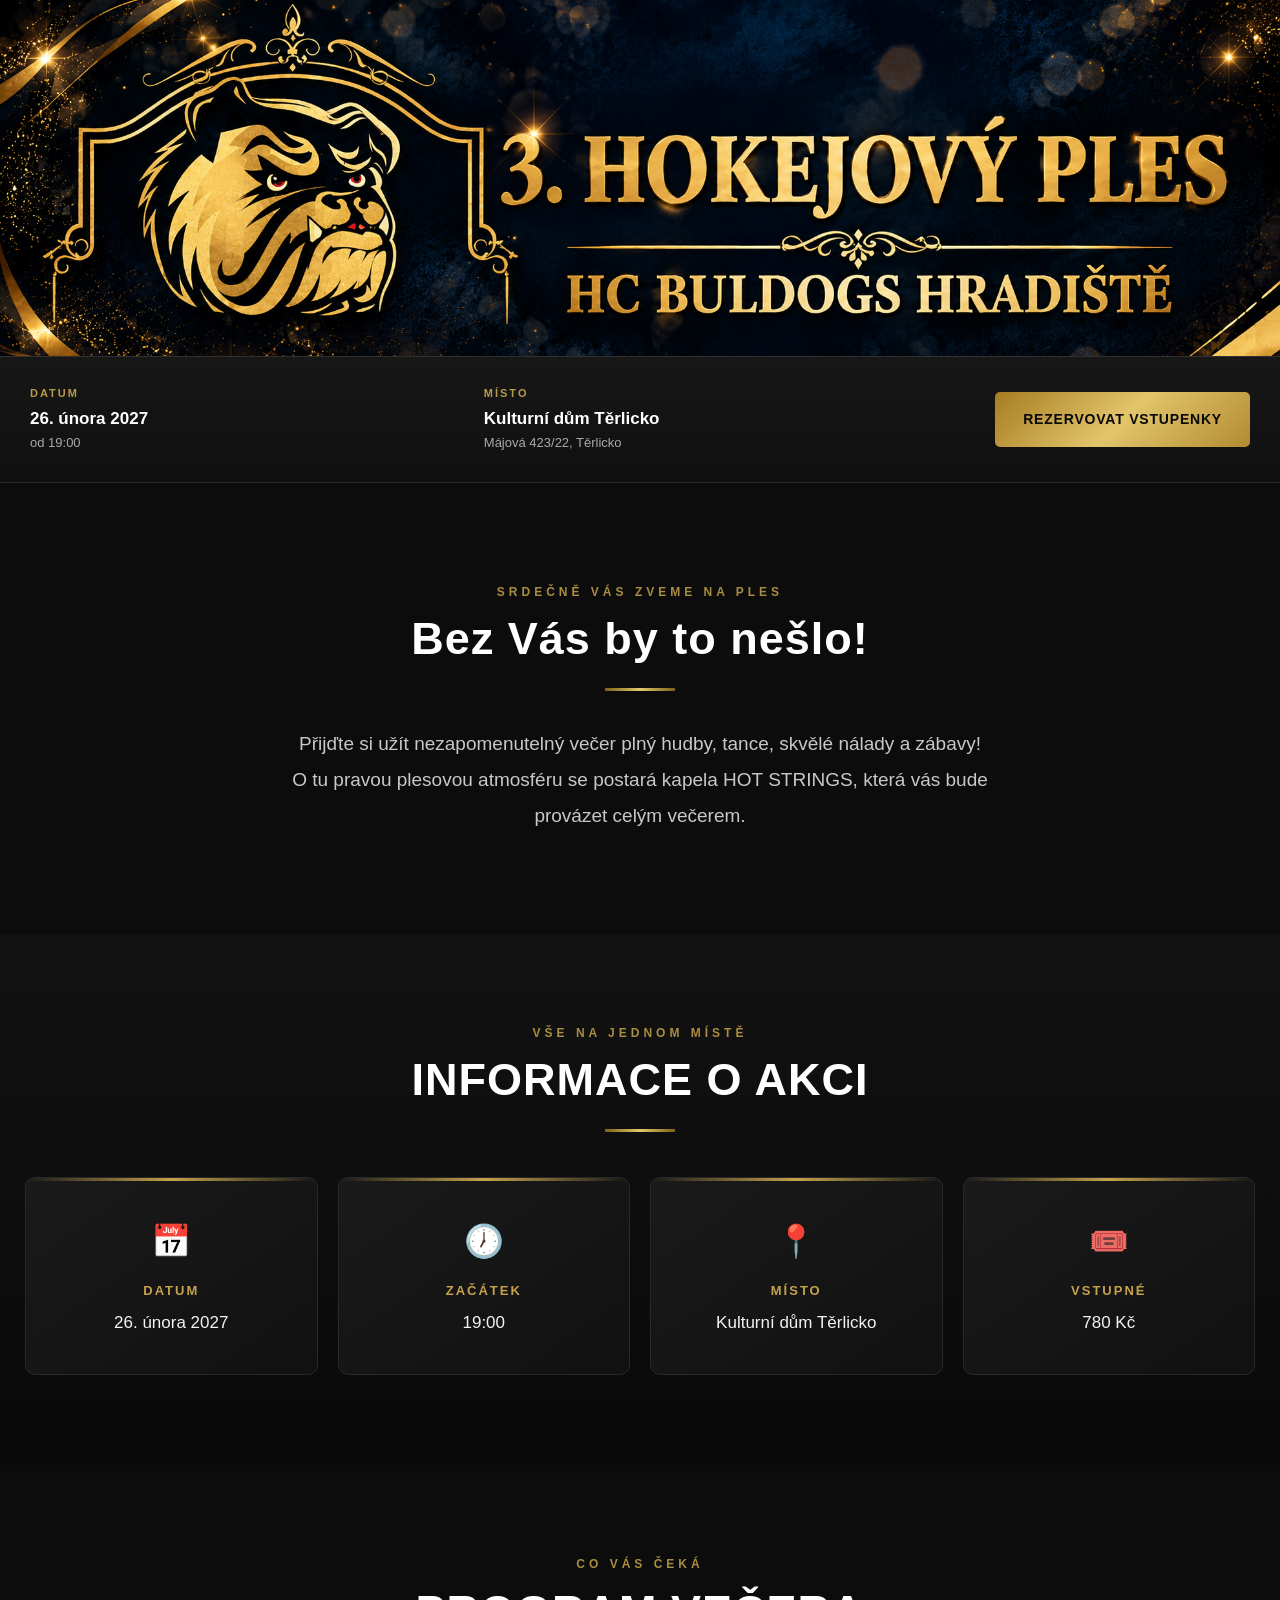
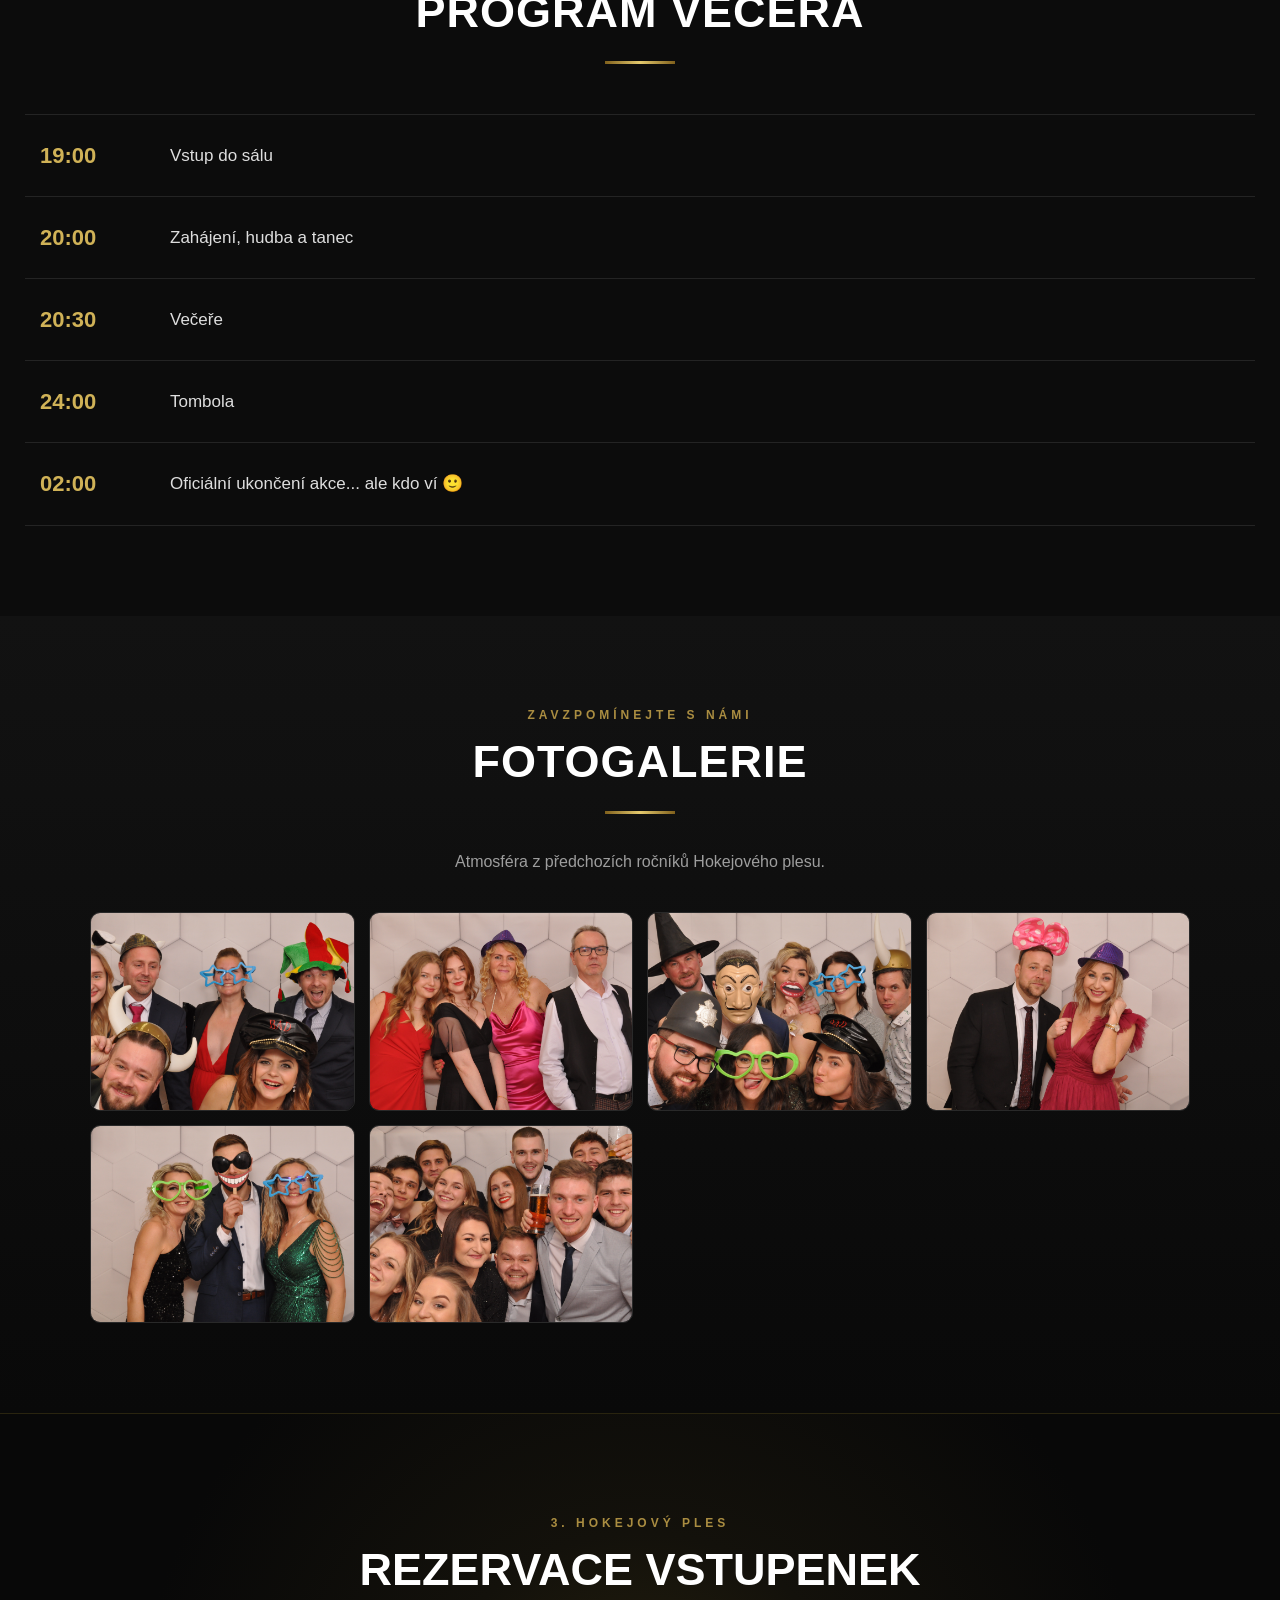
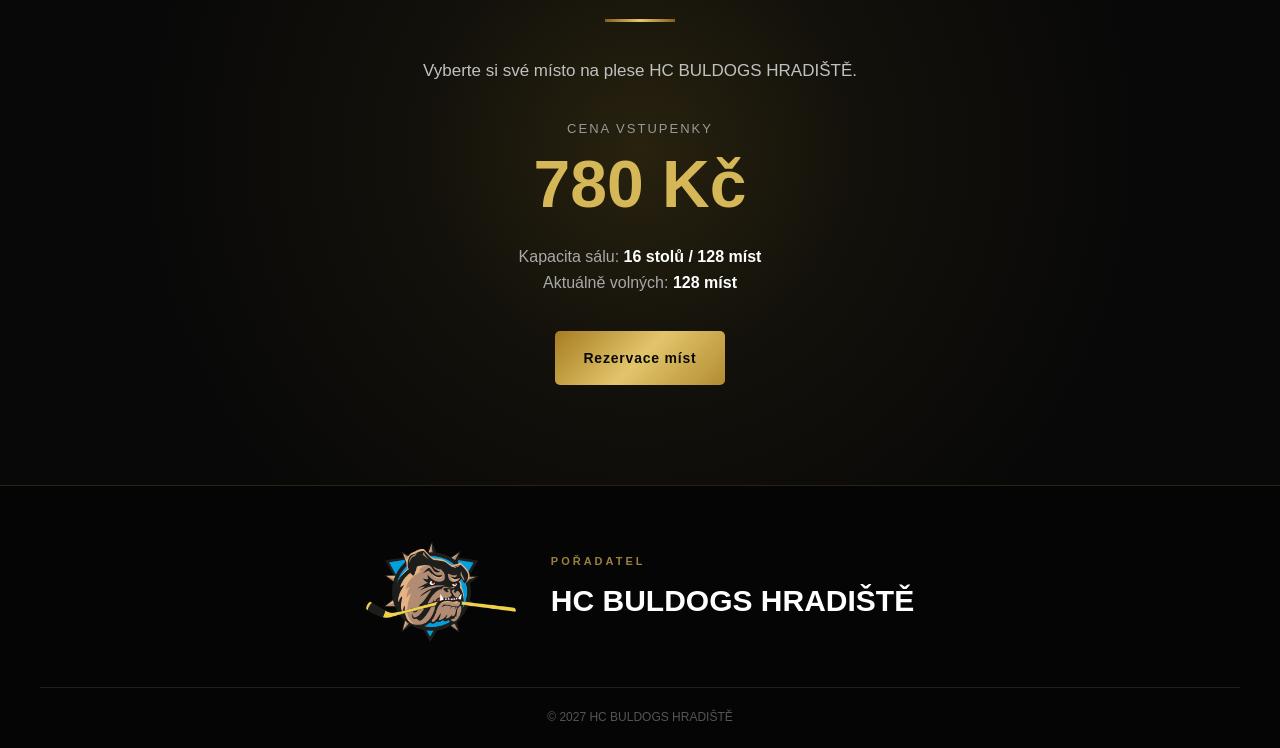
==== commit 9add1fc8: "Update index.html" ====
--- a/index.html
+++ b/index.html
@@ -585,14 +585,13 @@
         </div>
 
 
-        <p class="capacity">
-
-            Kapacita sálu:
-            <strong>
-                16 stolů / 128 míst
-            </strong>
-
-        </p>
+       <p class="capacity">
+    Kapacita sálu:
+    <strong>16 stolů / 128 míst</strong>
+    <br>
+    Aktuálně volných:
+    <strong><span id="free-seats">128</span> míst</strong>
+</p>
 
 
         <a
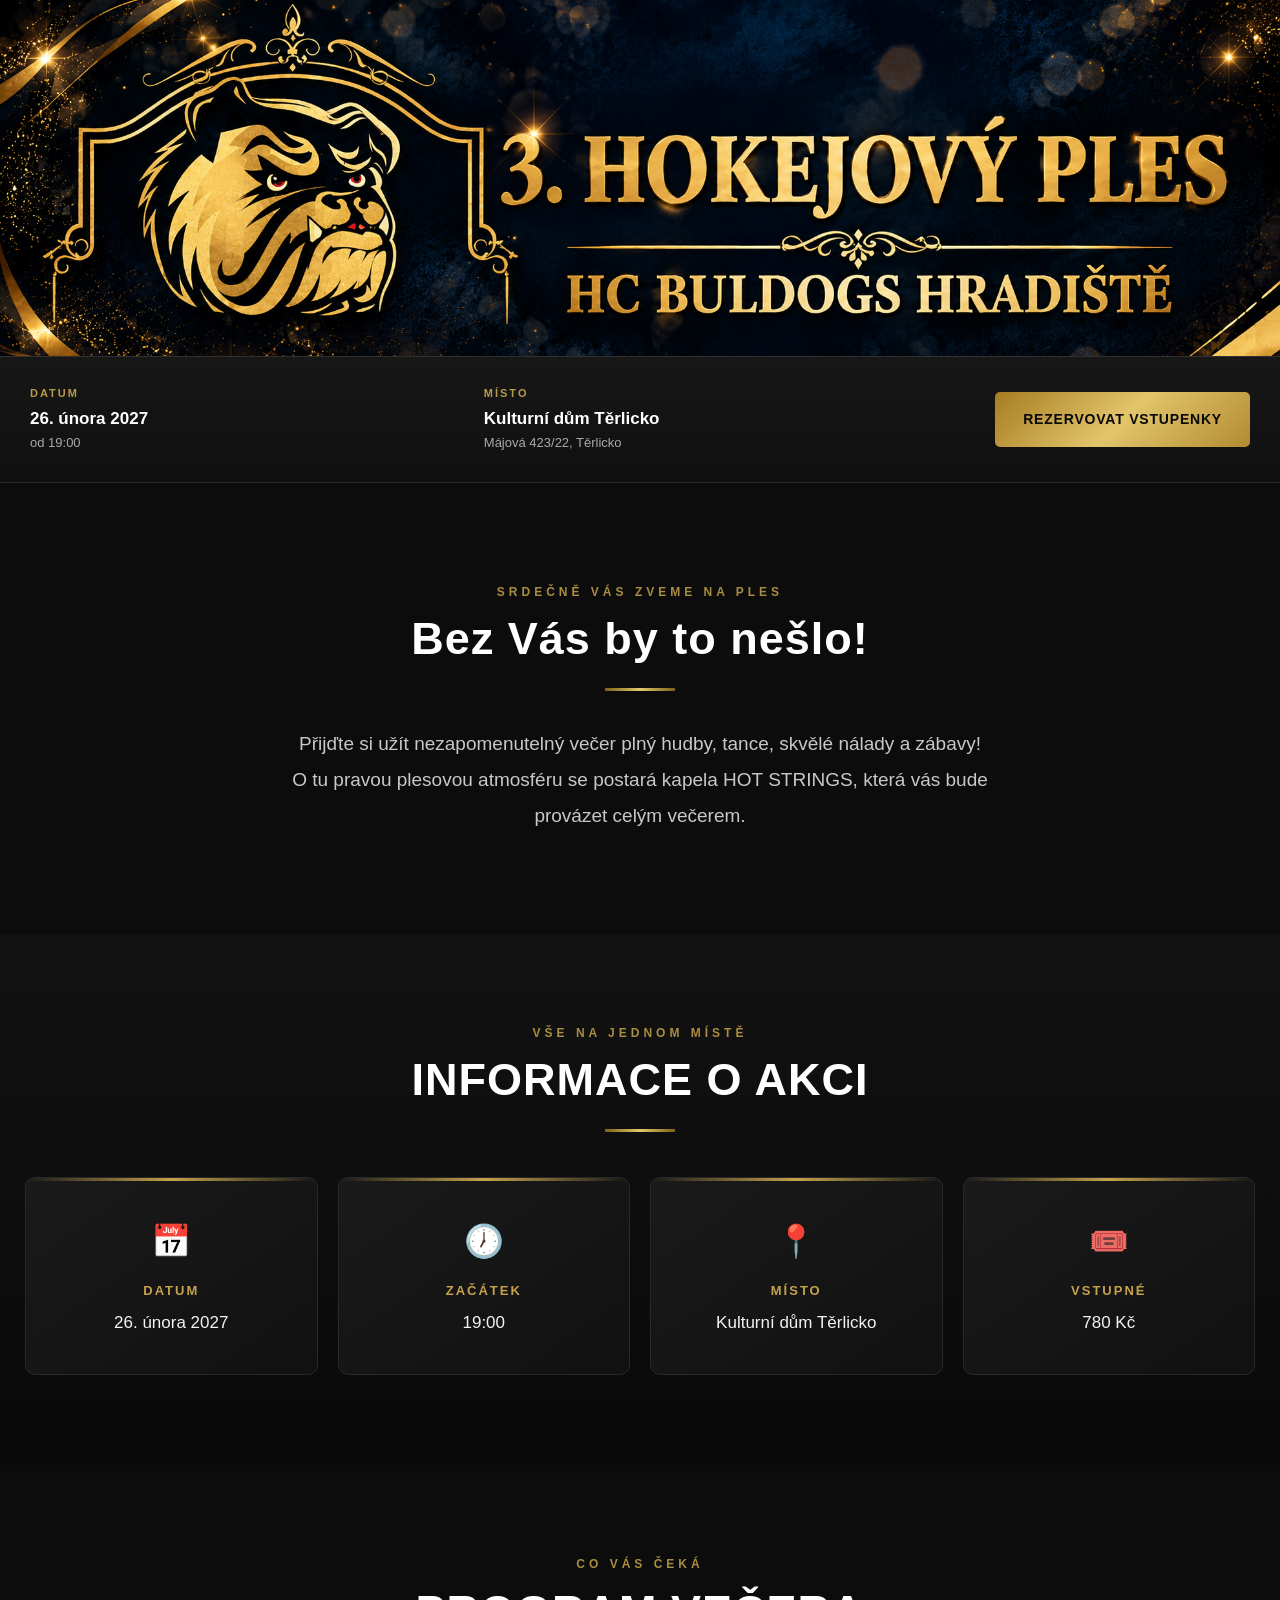
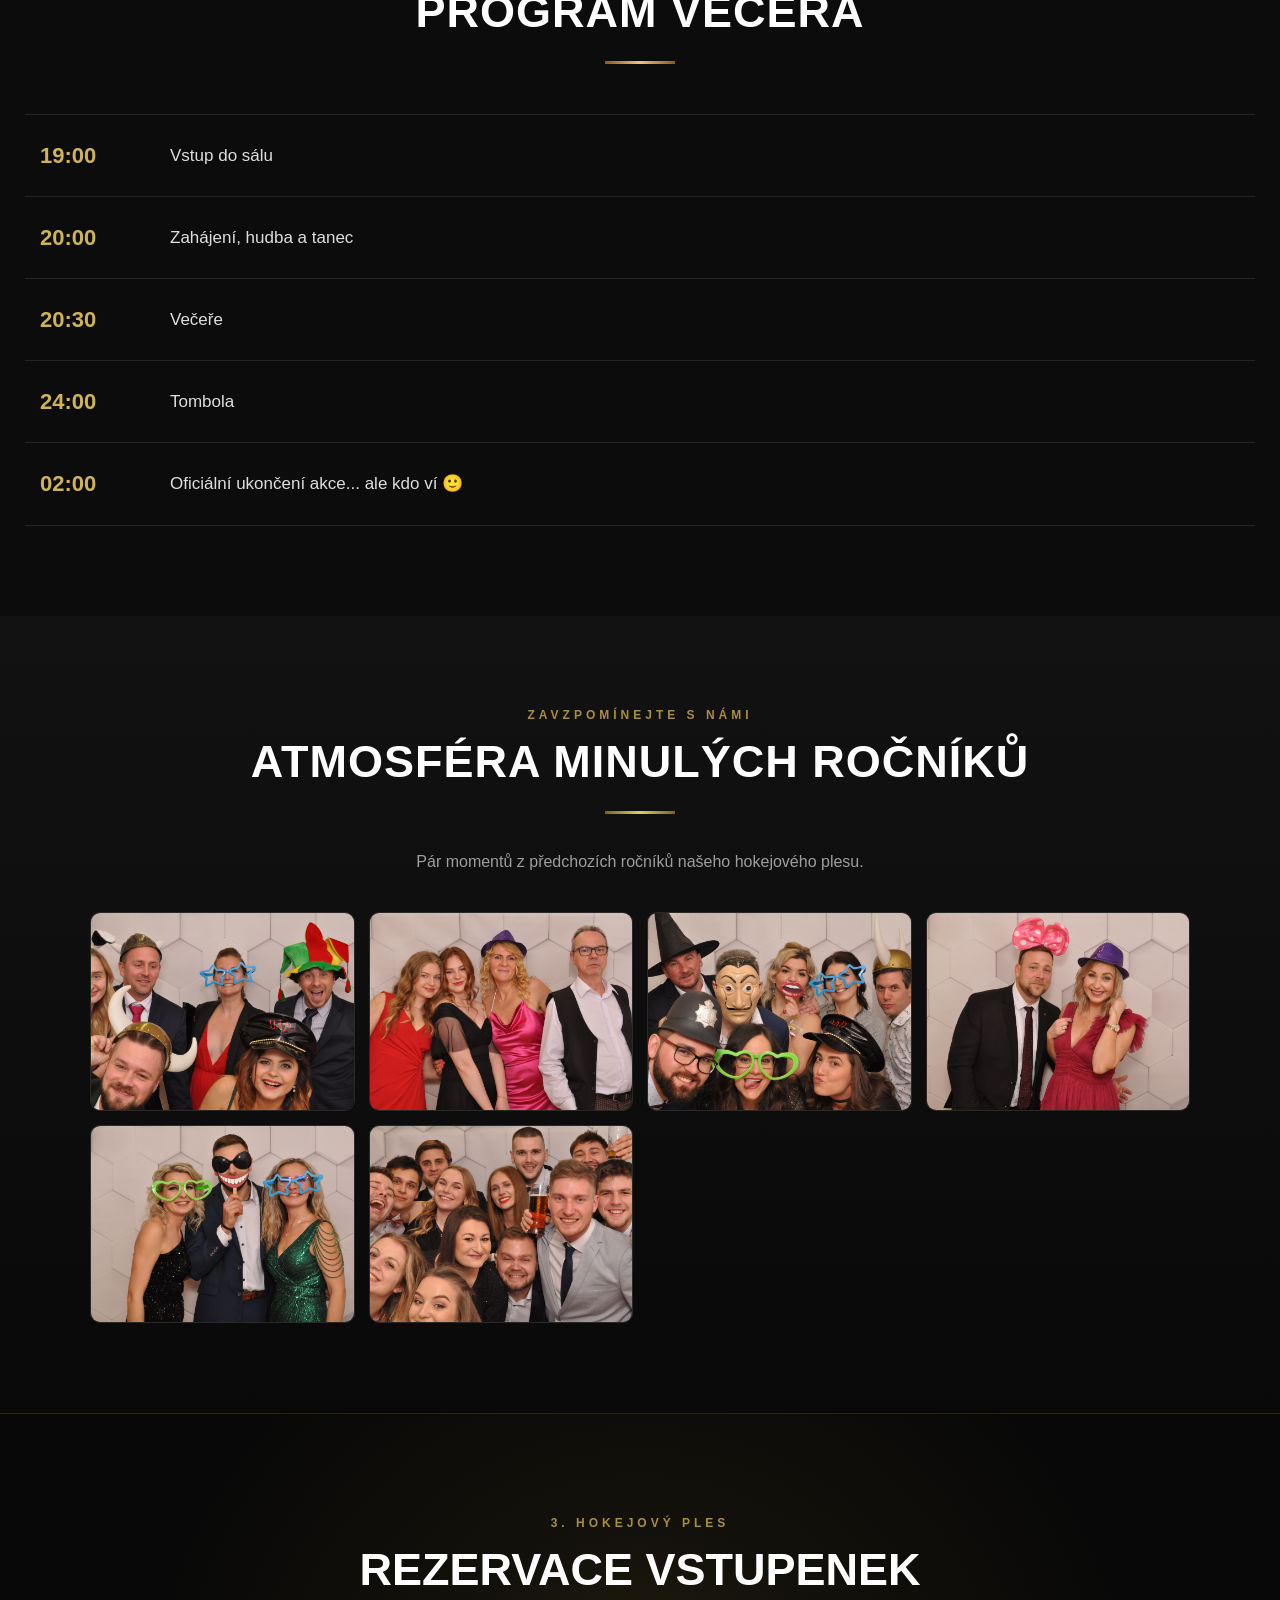
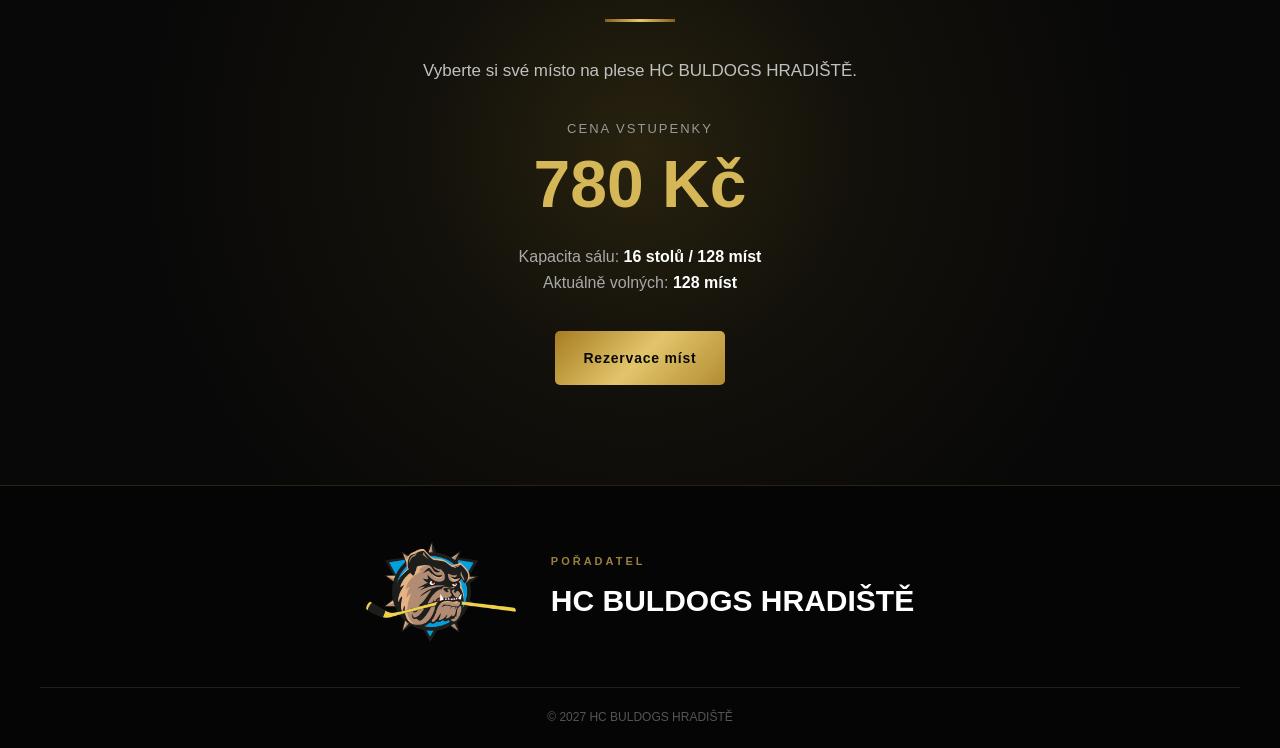
==== commit 62c20350: "Update index.html" ====
--- a/index.html
+++ b/index.html
@@ -433,14 +433,13 @@
         </p>
 
         <h2 class="section-title">
-            FOTOGALERIE
+            ATMOSFÉRA MINULÝCH ROČNÍKŮ
         </h2>
 
         <div class="gold-line"></div>
 
         <p class="gallery-description">
-            Atmosféra z předchozích ročníků
-            Hokejového plesu.
+            Pár momentů z předchozích ročníků našeho hokejového plesu.
         </p>
 
 
@@ -741,7 +740,41 @@
 
 </script>
 
-
+<script src="https://cdn.jsdelivr.net/npm/@supabase/supabase-js@2"></script>
+
+<script>
+const SUPABASE_URL = "https://krlmpfuifkjqemhhtidp.supabase.co";
+const SUPABASE_KEY = "sb_publishable_3RBrTlTzK9OGSsDpSnxZUQ_PP3mTI3I";
+
+const supabaseClient = supabase.createClient(
+    SUPABASE_URL,
+    SUPABASE_KEY
+);
+
+async function loadFreeSeats() {
+
+    const { data, error } = await supabaseClient
+        .rpc("get_occupied_seats");
+
+    if (error) {
+        console.error("Nepodařilo se načíst počet volných míst:", error);
+        return;
+    }
+
+    const TOTAL_SEATS = 128;
+    const occupiedSeats = data ? data.length : 0;
+    const freeSeats = Math.max(0, TOTAL_SEATS - occupiedSeats);
+
+    const freeSeatsElement =
+        document.getElementById("free-seats");
+
+    if (freeSeatsElement) {
+        freeSeatsElement.textContent = freeSeats;
+    }
+}
+
+loadFreeSeats();
+</script>
 </body>
 
 </html>
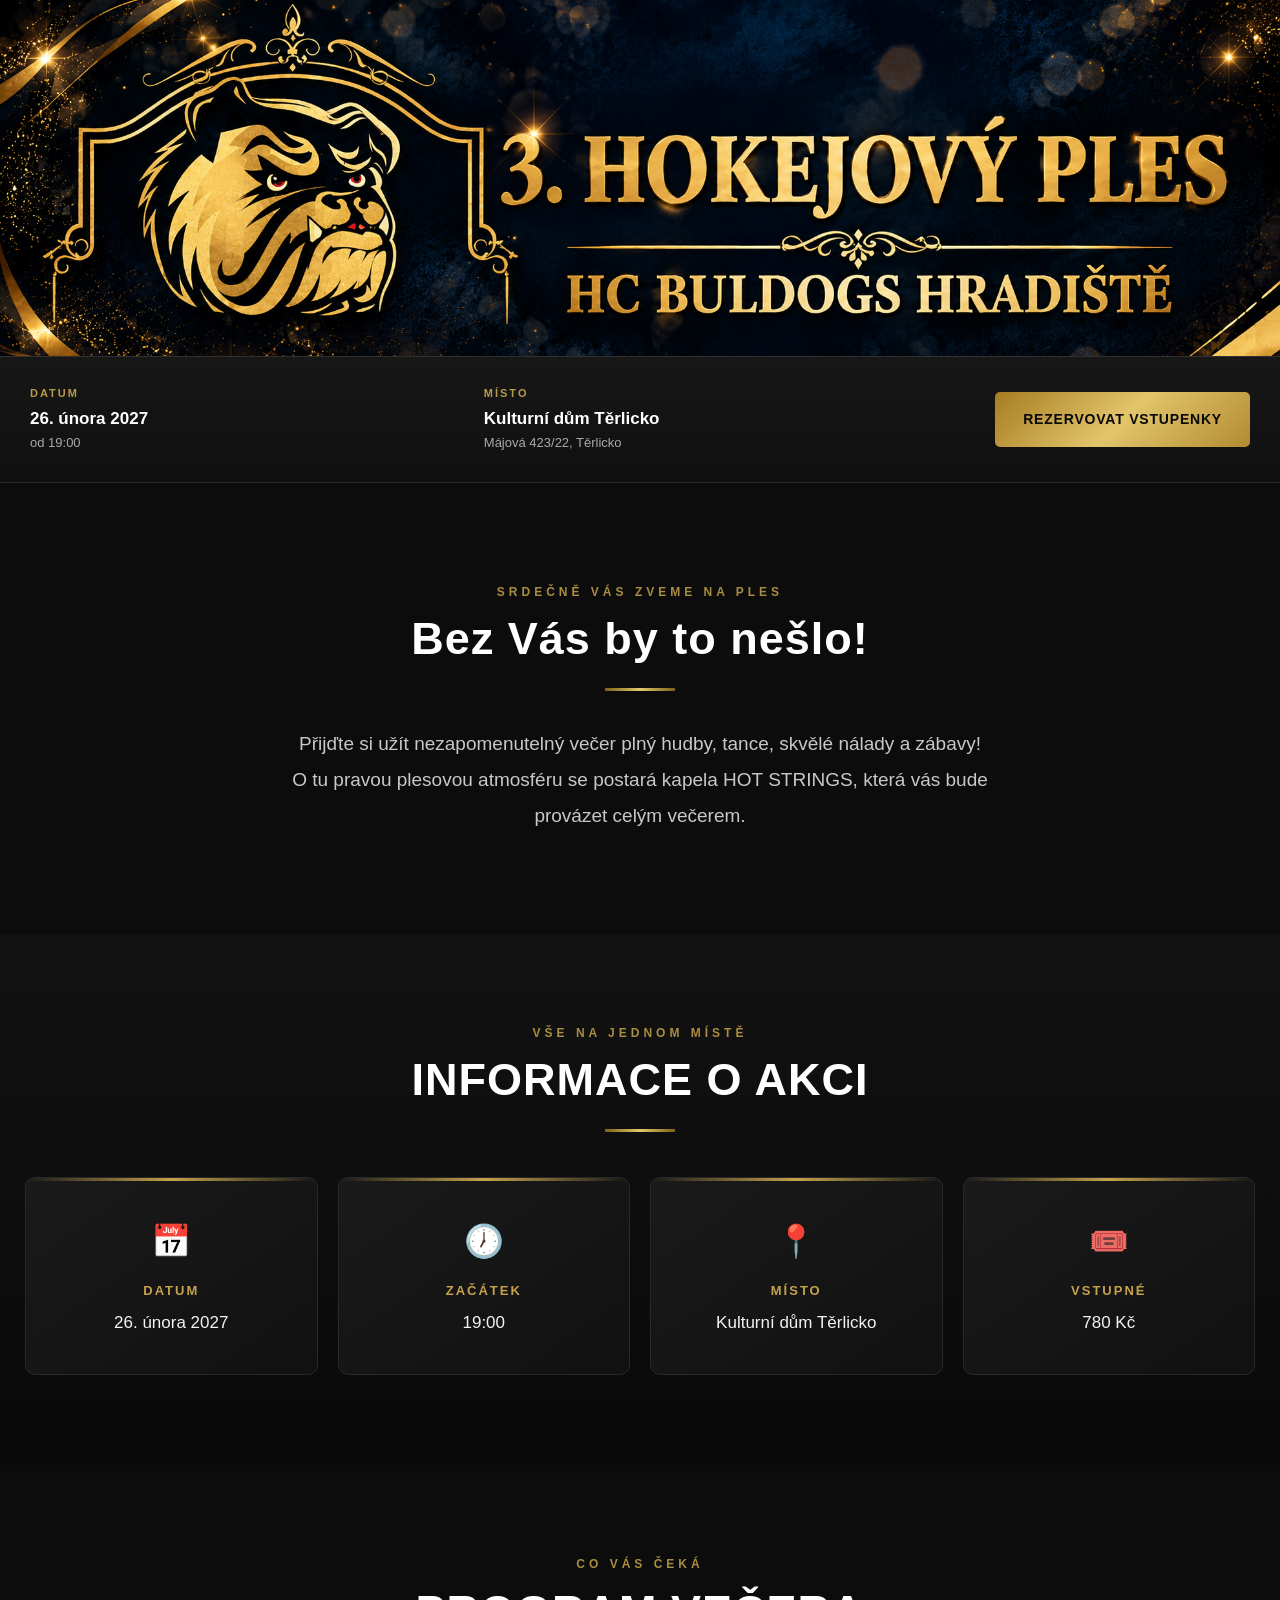
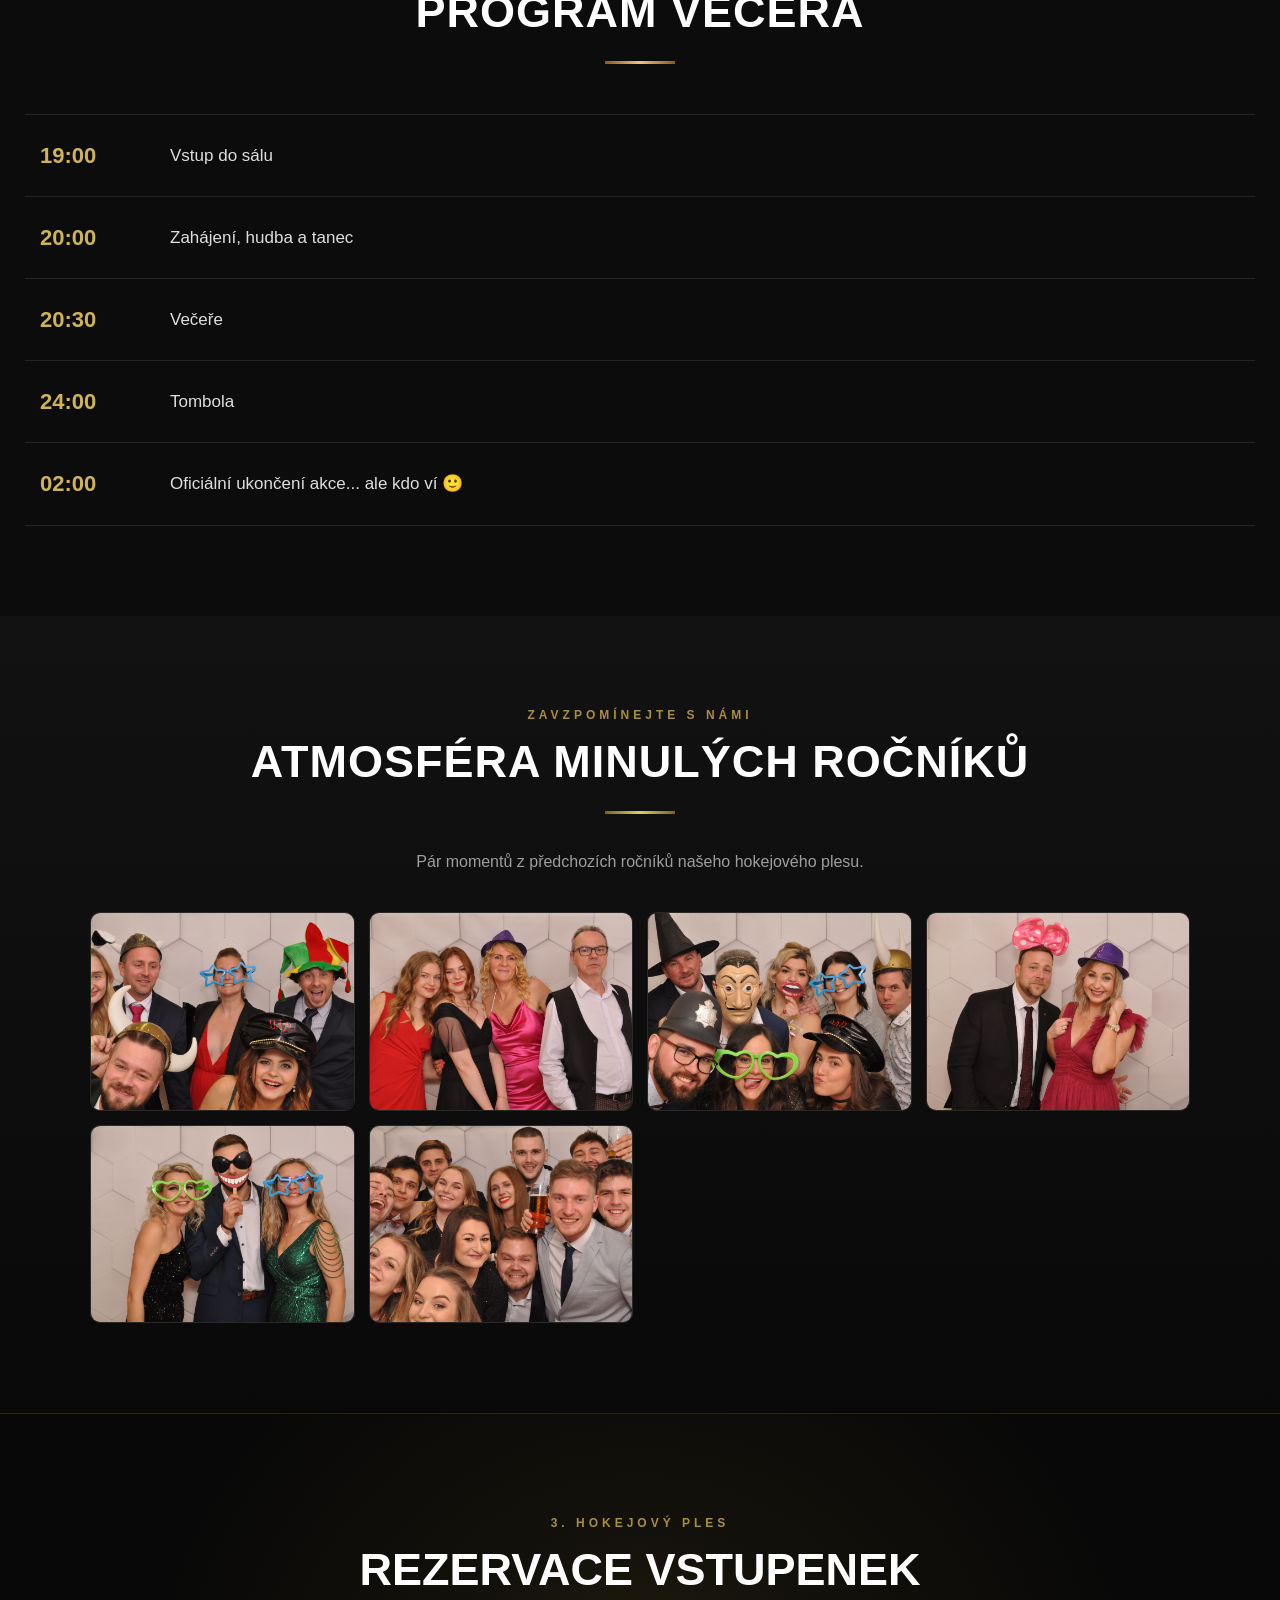
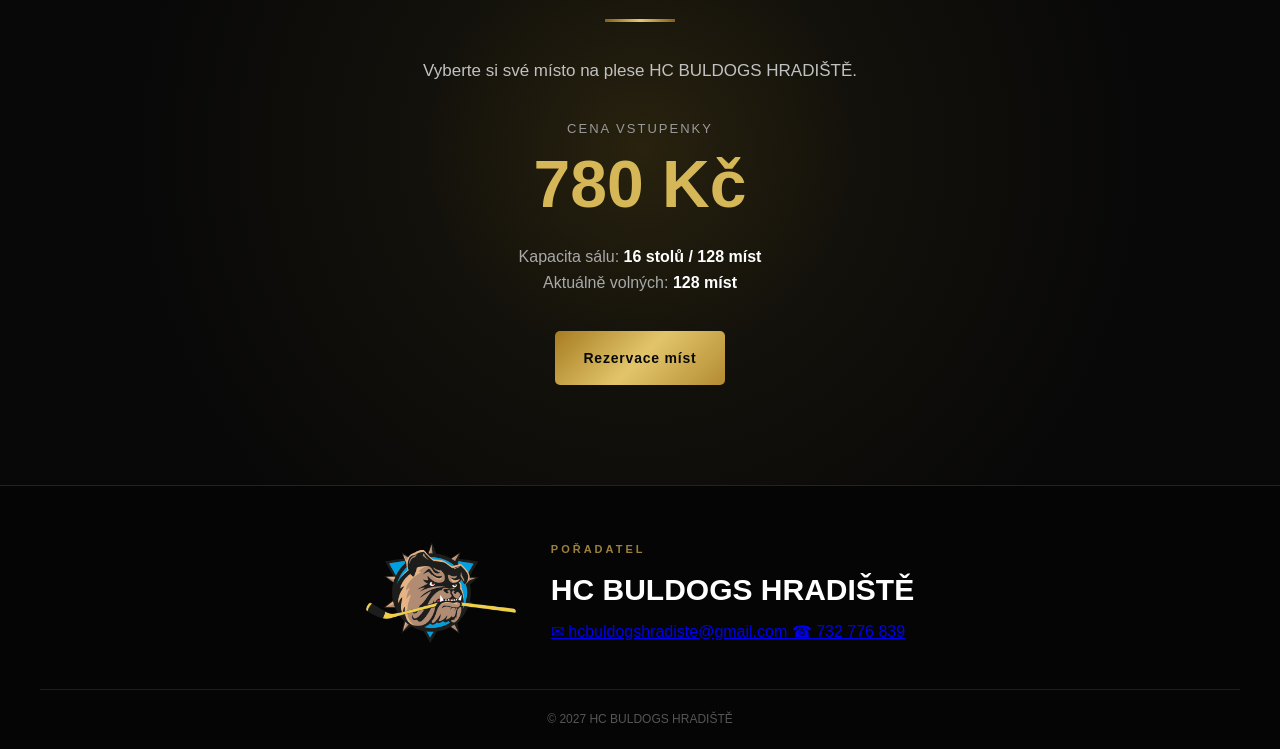
==== commit bfee9a60: "Update index.html" ====
--- a/index.html
+++ b/index.html
@@ -626,17 +626,27 @@
         </div>
 
 
-        <div class="organizer-text">
-
-            <span>
-                POŘADATEL
-            </span>
-
-            <h2>
-                HC BULDOGS HRADIŠTĚ
-            </h2>
-
-        </div>
+    <div class="organizer-text">
+
+    <span>
+        POŘADATEL
+    </span>
+
+    <h2>
+        HC BULDOGS HRADIŠTĚ
+    </h2>
+
+    <div class="organizer-contact">
+        <a href="mailto:hcbuldogshradiste@gmail.com">
+            ✉ hcbuldogshradiste@gmail.com
+        </a>
+
+        <a href="tel:+420732776839">
+            ☎ 732 776 839
+        </a>
+    </div>
+
+</div>
 
 
     </div>
